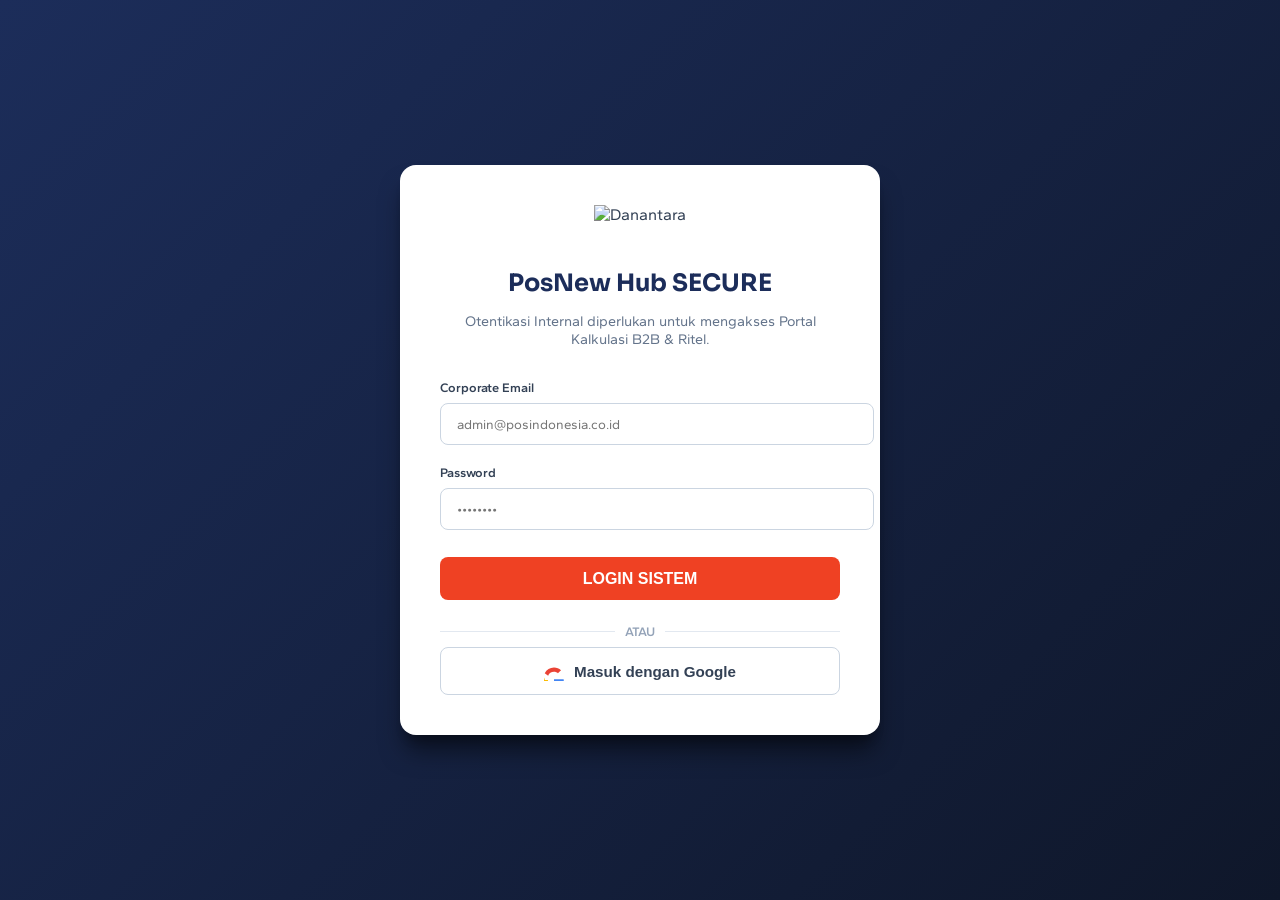
==== index.html @ a6725a8b "Update index.html" ====
<!DOCTYPE html>
<html lang="id">
<head>
    <meta charset="UTF-8">
    <meta name="viewport" content="width=device-width, initial-scale=1.0, maximum-scale=1.0, user-scalable=no">
    
    <title>Portal Optimalisasi Tarif Pengiriman PosIND by Ikhsan Radiansyah</title>
    <meta name="description" content="Portal Kalkulasi dan Optimalisasi Tarif Pengiriman Pos Indonesia (PosIND). Sistem logistik multi-paket B2B dan Ritel untuk efisiensi jalur Udara, Darat, Laut, Sekunder, dan Tersier oleh Ikhsan Radiansyah.">
    
    <!-- Favicon -->
    <link rel="icon" href="data:image/svg+xml,<svg xmlns=%22http://www.w3.org/2000/svg%22 viewBox=%220 0 100 100%22><text y=%22.9em%22 font-size=%2290%22>📦</text></svg>">
    
    <!-- Firebase SDK (Wajib untuk Login) -->
    <script src="https://www.gstatic.com/firebasejs/10.8.1/firebase-app-compat.js"></script>
    <script src="https://www.gstatic.com/firebasejs/10.8.1/firebase-auth-compat.js"></script>

    <script src="https://cdn.tailwindcss.com"></script>
    <script src="https://cdn.jsdelivr.net/npm/xlsx-js-style@1.2.0/dist/xlsx.bundle.js"></script>
    <script src="https://cdnjs.cloudflare.com/ajax/libs/PapaParse/5.4.1/papaparse.min.js"></script>
    
    <link href="https://cdn.jsdelivr.net/npm/tom-select@2.2.2/dist/css/tom-select.css" rel="stylesheet">
    <script src="https://cdn.jsdelivr.net/npm/tom-select@2.2.2/dist/js/tom-select.complete.min.js"></script>
    
    <link href="https://fonts.googleapis.com/css2?family=Sora:wght@600;700;800&family=Gantari:wght@400;500;600;700&display=swap" rel="stylesheet">
    
    <style>
        :root { 
            --pos-blue: #1C2D5A; 
            --pos-orange: #EF4123; 
            --bg: #F4F6F9; 
        }
        
        html { background-color: var(--bg); overscroll-behavior-y: none; }

        body {
            font-family: 'Gantari', sans-serif;
            background-color: var(--bg);
            display: flex;
            flex-direction: column;
            min-height: 100vh;
            color: #334155;
            margin: 0;
            padding: 0;
            overflow-x: hidden;
        }
        
        main { flex: 1; }

        .posblue { color: #1C2D5A; }
        .bg-posblue { background-color: #1C2D5A; }
        .posorange { color: #EF4123; }
        .bg-posorange { background-color: #EF4123; }
        
        /* TomSelect Style Override */
        .ts-control {
            border-color: #D1D5DB !important;
            padding: 0.7rem !important;
            border-radius: 0.375rem !important;
            font-family: inherit;
            font-weight: bold;
            text-transform: uppercase;
        }
        .ts-control.focus {
            border-color: #EF4123 !important;
            box-shadow: 0 0 0 1px #EF4123 !important;
        }
        .ts-dropdown { font-weight: bold; text-transform: uppercase; font-size: 0.875rem; }

        /* Footer */
        .dashboard-footer {
            width: 100%; box-sizing: border-box; background-color: #0f172a;
            border-top: 3px solid #EF4123; display: flex; justify-content: space-between;
            align-items: center; padding: 0 24px; margin-top: auto;
            font-family: 'Gantari', 'Segoe UI', sans-serif; z-index: 20;
            height: 60px; overflow: hidden;
            box-shadow: 0 50vh 0 50vh #0f172a; 
        }
        .footer-brand {
            display: flex; align-items: center; gap: 8px; color: #f8fafc; font-weight: 700; 
            font-size: 0.95rem; letter-spacing: 0.5px; white-space: nowrap; font-family: 'Sora', sans-serif;
        }
        .footer-desc { 
            color: #94a3b8; font-size: 0.8rem; margin: 0 15px; white-space: nowrap; 
            overflow: hidden; text-overflow: ellipsis; text-align: center; flex: 1;
        }
        .footer-creator-badge {
            display: inline-flex; align-items: center; gap: 6px;
            background: rgba(239, 65, 35, 0.1); border: 1px solid rgba(239, 65, 35, 0.2);
            padding: 5px 14px; border-radius: 20px; color: #e2e8f0; font-size: 0.75rem;
            white-space: nowrap; transition: all 0.3s ease;
        }

        @media (max-width: 850px) {
            .dashboard-footer { flex-direction: column; justify-content: center; gap: 8px; padding: 15px; height: auto; }
            .footer-desc { display: none; }
        }
        .min-w-input { min-width: 80px; }

        /* TAMPILAN LOGIN OVERLAY */
        #loginOverlay {
            position: fixed; top: 0; left: 0; width: 100vw; height: 100vh;
            background: linear-gradient(135deg, #1C2D5A 0%, #0f172a 100%);
            display: flex; justify-content: center; align-items: center;
            z-index: 9999;
        }
        .login-card {
            background: white; padding: 2.5rem; border-radius: 1rem;
            box-shadow: 0 20px 25px -5px rgba(0, 0, 0, 0.5), 0 10px 10px -5px rgba(0, 0, 0, 0.2);
            width: 100%; max-width: 400px; text-align: center;
        }
        .login-card img { height: 50px; margin: 0 auto 1.5rem auto; }
        .login-card h2 { font-family: 'Sora', sans-serif; color: #1C2D5A; font-size: 1.5rem; font-weight: 700; margin-bottom: 0.5rem; }
        .login-card p { color: #64748b; font-size: 0.9rem; margin-bottom: 2rem; }
        
        .input-group { margin-bottom: 1.2rem; text-align: left; }
        .input-group label { display: block; font-size: 0.8rem; font-weight: 600; color: #334155; margin-bottom: 0.5rem; }
        .input-group input { 
            width: 100%; padding: 0.75rem 1rem; border: 1px solid #cbd5e1; 
            border-radius: 0.5rem; outline: none; font-family: 'Gantari', sans-serif;
            transition: all 0.3s;
        }
        .input-group input:focus { border-color: #EF4123; box-shadow: 0 0 0 3px rgba(239, 65, 35, 0.1); }
        
        .btn-login {
            width: 100%; background-color: #EF4123; color: white; border: none;
            padding: 0.8rem; border-radius: 0.5rem; font-weight: 700; font-size: 1rem;
            cursor: pointer; transition: background-color 0.3s; margin-top: 0.5rem;
        }
        .btn-login:hover { background-color: #d1341a; }
        
        .divider {
            display: flex; align-items: center; text-align: center; margin: 1.5rem 0 0.5rem 0;
            color: #94a3b8; font-size: 0.8rem; font-weight: 600;
        }
        .divider::before, .divider::after { content: ''; flex: 1; border-bottom: 1px solid #e2e8f0; }
        .divider:not(:empty)::before { margin-right: .75em; }
        .divider:not(:empty)::after { margin-left: .75em; }

        .btn-google {
            width: 100%; background-color: #ffffff; color: #334155; border: 1px solid #cbd5e1;
            padding: 0.8rem; border-radius: 0.5rem; font-weight: 700; font-size: 0.95rem;
            cursor: pointer; transition: all 0.3s; margin-top: 0.5rem;
            display: flex; align-items: center; justify-content: center; gap: 10px;
        }
        .btn-google:hover { background-color: #f8fafc; border-color: #94a3b8; }
        
        #loginError { color: #ef4444; font-size: 0.85rem; font-weight: 600; margin-top: 1rem; display: none; }
    </style>
</head>

<body>

    <!-- OVERLAY LOGIN KEAMANAN -->
    <div id="loginOverlay">
        <div class="login-card">
            <img src="https://upload.wikimedia.org/wikipedia/commons/thumb/4/45/Logo_1_tahun_Danantara.svg/3840px-Logo_1_tahun_Danantara.svg.png" alt="Danantara">
            <h2>PosNew Hub SECURE</h2>
            <p>Otentikasi Internal diperlukan untuk mengakses Portal Kalkulasi B2B & Ritel.</p>
            
            <form id="loginForm">
                <div class="input-group">
                    <label>Corporate Email</label>
                    <input type="email" id="userEmail" placeholder="admin@posindonesia.co.id" required autocomplete="email">
                </div>
                <div class="input-group">
                    <label>Password</label>
                    <input type="password" id="userPass" placeholder="••••••••" required autocomplete="current-password">
                </div>
                <button type="submit" class="btn-login" id="loginBtnText">LOGIN SISTEM</button>
            </form>

            <div class="divider">ATAU</div>
            
            <button onclick="loginWithGoogle()" class="btn-google" id="btnGoogle">
                <svg viewBox="0 0 24 24" width="20" height="20" xmlns="http://www.w3.org/2000/svg">
                    <g transform="matrix(1, 0, 0, 1, 27.009001, 39.238998)">
                        <path fill="#4285F4" d="M -3.264 -15.192 C -3.264 -15.928 -3.328 -16.632 -3.453 -17.308 L -15.006 -17.308 L -15.006 -13.064 L -8.414 -13.064 C -8.697 -11.688 -9.479 -10.518 -10.648 -9.736 L -10.648 -6.974 L -6.696 -6.974 C -4.382 -9.141 -3.264 -12.482 -3.264 -15.192 Z"/>
                        <path fill="#34A853" d="M -15.006 -2.122 C -11.699 -2.122 -8.858 -3.218 -6.696 -5.161 L -10.648 -7.924 C -11.817 -7.142 -13.311 -6.657 -15.006 -6.657 C -18.283 -6.657 -21.054 -8.868 -22.029 -11.821 L -26.136 -11.821 L -26.136 -8.995 C -23.957 -4.685 -19.83 -2.122 -15.006 -2.122 Z"/>
                        <path fill="#FBBC05" d="M -22.029 -11.821 C -22.282 -12.569 -22.424 -13.363 -22.424 -14.178 C -22.424 -14.993 -22.282 -15.786 -22.029 -16.535 L -26.136 -16.535 L -26.136 -19.36 C -26.918 -17.765 -27.358 -16.02 -27.358 -14.178 C -27.358 -12.336 -26.918 -10.591 -26.136 -8.995 L -22.029 -11.821 Z"/>
                        <path fill="#EA4335" d="M -15.006 -26.234 C -13.208 -26.234 -11.583 -25.615 -10.313 -24.407 L -6.582 -28.138 C -8.858 -30.252 -11.699 -31.378 -15.006 -31.378 C -19.83 -31.378 -23.957 -28.815 -26.136 -24.505 L -22.029 -21.679 C -21.054 -24.632 -18.283 -26.234 -15.006 -26.234 Z"/>
                    </g>
                </svg>
                Masuk dengan Google
            </button>
            <div id="loginError">Email atau Password salah!</div>
        </div>
    </div>

    <!-- MAIN APP HIDDEN BY DEFAULT -->
    <header id="appHeader" class="bg-white shadow-md py-4 px-4 md:px-8 flex flex-col md:flex-row justify-between items-center mb-6 md:mb-8 gap-4 sticky top-0 z-50" style="display: none;">
        <img src="https://upload.wikimedia.org/wikipedia/commons/thumb/4/45/Logo_1_tahun_Danantara.svg/3840px-Logo_1_tahun_Danantara.svg.png" alt="Danantara" class="h-10 md:h-12 hidden md:block">
        <div class="flex items-center gap-3 flex-1 justify-center">
            <h1 class="text-xl md:text-2xl font-bold posblue text-center" style="font-family: 'Sora', sans-serif;">Portal Kalkulasi Tarif</h1>
            <span class="text-[10px] md:text-xs font-bold text-white bg-posblue px-2.5 py-1 rounded-full shadow-sm whitespace-nowrap tracking-wide">v4.1 BYPASS LOGIN</span>
        </div>
        <div class="flex items-center gap-4">
            <img src="https://www.posindonesia.co.id/_next/image?url=https%3A%2F%2Fadmin-piol.posindonesia.co.id%2Fmedia%2FUntitled%20design%20(7).png&w=750&q=75" alt="PosIND" class="h-8 md:h-10 hidden md:block">
            <button onclick="logoutFirebase()" class="bg-red-50 text-red-600 hover:bg-red-100 border border-red-200 px-4 py-2 rounded-lg font-bold text-sm transition-colors flex items-center gap-2">
                <i data-lucide="log-out" class="w-4 h-4"></i> Keluar
            </button>
        </div>
    </header>

    <main id="appMain" class="w-full max-w-6xl mx-auto space-y-4 md:space-y-6 px-4 md:px-0 pb-16" style="display: none;">
        
        <div id="loadingStatus" class="bg-blue-100 border-l-4 border-posblue posblue p-4 rounded shadow mb-4 flex items-center">
            <svg class="animate-spin h-5 w-5 mr-3 flex-shrink-0" viewBox="0 0 24 24"><circle class="opacity-25" cx="12" cy="12" r="10" stroke="currentColor" stroke-width="4" fill="none"></circle><path class="opacity-75" fill="currentColor" d="M4 12a8 8 0 018-8V0C5.373 0 0 5.373 0 12h4zm2 5.291A7.962 7.962 0 014 12H0c0 3.042 1.135 5.824 3 7.938l3-2.647z"></path></svg>
            <span class="font-semibold text-sm md:text-base" id="loadingText">Menyedot 16 Database Google Sheets (Garuda, Regional, Lion Parcel, dll)...</span>
        </div>

        <section class="bg-white p-4 md:p-6 rounded-lg shadow-md border-t-4 border-posblue max-w-full overflow-hidden">
            <h2 class="text-base md:text-lg font-bold posblue mb-4 flex items-center">
                <span class="bg-posblue text-white rounded-full w-6 h-6 flex items-center justify-center text-xs md:text-sm mr-2">1</span> 
                Informasi Tujuan & Rincian Paket
            </h2>
            
            <div class="grid grid-cols-1 md:grid-cols-3 gap-4 md:gap-6 mb-6">
                <div class="max-w-full overflow-hidden">
                    <label class="block text-sm font-semibold text-gray-700 mb-2">Tujuan Akhir (Pilih KCU/KC Tersier)</label>
                    <select id="tujuanAkhirSelect" class="w-full uppercase" placeholder="KETIK NAMA KOTA/KCU..." onchange="syncTersier()">
                        <option value="">KETIK KCU/KC TUJUAN...</option>
                    </select>
                </div>
                <div class="max-w-full overflow-hidden">
                    <label class="block text-sm font-semibold text-gray-700 mb-2">Pilihan Moda Utama</label>
                    <div class="bg-gray-50 p-2.5 rounded border border-gray-200 flex flex-col space-y-3">
                        <label class="inline-flex items-center cursor-pointer">
                            <input type="radio" name="modaUtama" value="UDARA" class="text-posorange focus:ring-posorange w-4 h-4" onchange="renderDefaultRoutes()" checked>
                            <span class="ml-2 text-sm font-bold text-gray-800">Udara (Batam ➔ Jakarta)</span>
                        </label>
                        <label class="inline-flex items-center cursor-pointer">
                            <input type="radio" name="modaUtama" value="DARAT_LAUT" class="text-posorange focus:ring-posorange w-4 h-4" onchange="renderDefaultRoutes()">
                            <span class="ml-2 text-sm font-bold text-gray-800">Darat/Laut (Batam ➔ T.Pinang ➔ Pekanbaru)</span>
                        </label>
                    </div>
                </div>
                <div class="max-w-full overflow-hidden">
                    <label class="block text-sm font-semibold text-gray-700 mb-2">Jumlah Paket Kiriman</label>
                    <input type="number" id="jumlahPaket" class="w-full border border-gray-300 p-2.5 rounded focus:ring-posorange font-bold text-lg" value="1" min="1" onchange="renderPaketRows()">
                </div>
            </div>

            <div class="overflow-x-auto border border-gray-200 rounded-lg bg-gray-50 pb-2 w-full max-w-full">
                <table class="w-full text-sm text-left whitespace-nowrap" id="mainPaketTable">
                    <thead class="text-xs text-gray-700 uppercase bg-gray-200">
                        <tr>
                            <th class="px-3 py-3 w-1/4">Nama Paket (Ketik Bebas)</th>
                            <th class="px-3 py-3 min-w-input">Aktual (Kg)</th>
                            <th class="px-3 py-3 min-w-input">P (cm)</th>
                            <th class="px-3 py-3 min-w-input">L (cm)</th>
                            <th class="px-3 py-3 min-w-input">T (cm)</th>
                            <th class="px-3 py-3 min-w-input">Vol (Kg)</th>
                            <th class="px-3 py-3 min-w-input text-posorange">Chargeable (Kg)</th>
                        </tr>
                    </thead>
                    <tbody id="paketBody" class="divide-y divide-gray-200">
                        </tbody>
                </table>
            </div>
            
            <div class="flex flex-col md:flex-row justify-between items-start md:items-center mt-3 gap-2">
                <p class="text-xs text-gray-500 font-semibold">*Chargeable Weight dibulatkan ke atas jika desimal > 0.30 (300 gram).</p>
                <div class="bg-blue-50 border border-blue-200 text-blue-800 text-xs px-3 py-2 rounded flex items-center font-semibold">
                    <span class="mr-2 text-base">✨</span> 
                    Tips: Anda bisa langsung COPY tabel dari Excel (Termasuk Nama Paket), lalu PASTE di kolom web ini!
                </div>
            </div>
        </section>

        <section class="bg-white p-4 md:p-6 rounded-lg shadow-md border-t-4 border-posorange max-w-full overflow-hidden">
            <h2 class="text-base md:text-lg font-bold posblue mb-4 flex items-center">
                <span class="bg-posorange text-white rounded-full w-6 h-6 flex items-center justify-center text-xs md:text-sm mr-2">2</span> 
                Susun Rute Perjalanan (Universal Chaining)
            </h2>
            <div id="ruteContainer" class="space-y-4"></div>
            
            <button id="btnTambahRute" onclick="tambahRute()" class="mt-5 posblue font-bold text-sm md:text-base flex items-center hover:text-red-500 transition-colors opacity-50 cursor-not-allowed w-full md:w-auto justify-center md:justify-start border-2 border-dashed border-gray-300 p-3 rounded-lg" disabled>
                <svg class="w-5 h-5 mr-2" fill="none" stroke="currentColor" viewBox="0 0 24 24"><path stroke-linecap="round" stroke-linejoin="round" stroke-width="3" d="M12 4v16m8-8H4"></path></svg>
                + TAMBAH RUTE LANJUTAN
            </button>
        </section>

        <section class="bg-white p-4 md:p-6 rounded-lg shadow-md border-t-4 border-green-600 max-w-full overflow-hidden">
            <h2 class="text-base md:text-lg font-bold posblue mb-4 flex items-center">
                <span class="bg-green-600 text-white rounded-full w-6 h-6 flex items-center justify-center text-xs md:text-sm mr-2">3</span> 
                Biaya Tersier (Otomatis)
            </h2>
            <p class="text-xs md:text-sm text-gray-500 mb-4">Biaya pengantaran akhir ini ditarik secara otomatis berdasarkan Tujuan Akhir yang Anda pilih di Step 1.</p>
            
            <div class="flex flex-col md:flex-row gap-3 md:gap-4 items-center bg-gray-50 p-4 rounded border border-gray-200">
                <div class="w-full md:w-auto text-left md:text-center font-bold text-gray-500 text-sm">Tarif Pengantaran KCU/KC :</div>
                <div class="relative w-full flex-1 mt-2 md:mt-0">
                    <span class="absolute left-3 top-2.5 text-gray-500 font-semibold">Rp</span>
                    <input type="text" id="tarifTersier" class="w-full bg-gray-200 border border-gray-300 p-2.5 pl-10 rounded text-gray-700 font-bold cursor-not-allowed" placeholder="0" readonly data-value="0">
                </div>
            </div>
        </section>

        <section class="bg-white p-4 md:p-6 rounded-lg shadow-md border-t-4 border-yellow-500 mt-6 max-w-full overflow-hidden">
            <h2 class="text-base md:text-lg font-bold posblue mb-4 flex items-center">
                <span class="bg-yellow-500 text-white rounded-full w-6 h-6 flex items-center justify-center text-xs md:text-sm mr-2">4</span> 
                Pengaturan Margin & Biaya Tambahan (Opsional)
            </h2>
            <div class="grid grid-cols-1 md:grid-cols-4 gap-4 md:gap-6">
                <div class="max-w-full">
                    <label class="block text-sm font-semibold text-gray-700 mb-2">Margin Target (%)</label>
                    <input type="number" id="inputMargin" class="w-full border border-gray-300 p-2.5 rounded focus:ring-yellow-500 font-bold text-lg text-posblue" value="15" min="1" step="0.1">
                </div>
                <div class="max-w-full">
                    <label class="block text-sm font-semibold text-gray-700 mb-2">Nama Biaya Langsung</label>
                    <input type="text" id="inputNamaBL" class="w-full border border-gray-300 p-2.5 rounded uppercase font-bold text-gray-700" placeholder="Cth: Sewa Truk">
                </div>
                <div class="max-w-full">
                    <label class="block text-sm font-semibold text-gray-700 mb-2">Nominal Biaya (Rp)</label>
                    <div class="relative w-full">
                        <span class="absolute left-3 top-2.5 text-gray-500 font-semibold">Rp</span>
                        <input type="text" id="inputNominalBL" class="w-full border border-gray-300 p-2.5 pl-10 rounded font-bold text-gray-700" placeholder="0" oninput="formatRupiahInput(this)">
                    </div>
                </div>
                <div class="max-w-full flex items-center md:mt-7">
                    <label class="inline-flex items-center cursor-pointer bg-gray-50 p-2.5 border border-gray-200 rounded w-full">
                        <input type="checkbox" id="checkPajakBL" class="form-checkbox text-posorange h-5 w-5 rounded focus:ring-posorange">
                        <span class="ml-3 font-bold text-gray-700 text-sm">Potong PPh 2%</span>
                    </label>
                </div>
            </div>
            <p class="text-xs text-gray-500 mt-3 font-semibold">*Biaya Langsung & Margin di atas akan terintegrasi dan membentuk DPP yang sesuai secara presisi di file Excel.</p>
        </section>

        <div class="flex justify-end mb-16 mt-6">
            <button onclick="hitungOptimalisasi()" id="btnHitung" class="bg-posorange hover:bg-red-600 text-white font-bold py-4 px-8 rounded shadow-lg text-lg w-full md:w-auto opacity-50 cursor-not-allowed transition-all" disabled>
                KALKULASI TARIF OPTIMALISASI
            </button>
        </div>

        <section id="hasil-container" class="hidden bg-white p-4 md:p-6 rounded-lg shadow-md border border-gray-200 mb-16 max-w-full overflow-hidden">
            <div class="flex flex-col md:flex-row justify-between items-start md:items-end border-b pb-4 mb-4 gap-4">
                <div>
                    <h2 class="text-xl font-bold posblue">Tabel Preview Optimalisasi</h2>
                    <p id="labelTujuan" class="text-gray-600 font-semibold mt-1 uppercase"></p>
                </div>
                <button onclick="exportToExcel()" class="bg-green-600 hover:bg-green-700 text-white font-bold py-3 px-6 rounded shadow flex items-center w-full md:w-auto justify-center transition-all">
                    <svg class="w-5 h-5 mr-2" fill="none" stroke="currentColor" viewBox="0 0 24 24"><path stroke-linecap="round" stroke-linejoin="round" stroke-width="2" d="M12 10v6m0 0l-3-3m3 3l3-3m2 8H7a2 2 0 01-2-2V5a2 2 0 012-2h5.586a1 1 0 01.707.293l5.414 5.414a1 1 0 01.293.707V19a2 2 0 01-2 2z"></path></svg>
                    Download Excel (Otomatis Rumus)
                </button>
            </div>
            
            <div class="overflow-x-auto pb-2 w-full max-w-full">
                <table class="w-full text-sm md:text-base text-left text-gray-700 border" id="tableHasil">
                    <thead class="text-xs md:text-sm text-white uppercase bg-posblue border-b" id="hasilHeaders">
                        </thead>
                    <tbody id="tbodyHasil" class="divide-y divide-gray-200 bg-gray-50">
                        </tbody>
                    <tfoot id="tfootHasil" class="bg-gray-200 font-bold text-posblue uppercase text-sm border-t-2 border-gray-400">
                        </tfoot>
                </table>
            </div>
        </section>
    </main>

    <footer id="appFooter" class="dashboard-footer" style="display: none;">
        <div class="footer-brand">
            <i data-lucide="layers" style="color: #EF4123; width: 18px; height: 18px;"></i>
            PosNew Hub
        </div>
        <p class="footer-desc">Sistem utilitas ini dikembangkan secara independen untuk optimalisasi efisiensi layanan logistik B2B dan Ritel.</p>
        <div class="footer-creator-badge">
            <i data-lucide="code-2" style="color: #EF4123; width: 14px; height: 14px;"></i>
            Inovasi oleh <strong>Ikhsan Radiansyah</strong> &copy; 2026
        </div>
    </footer>

    <script src="https://unpkg.com/lucide@latest"></script>
    <script src="https://unpkg.com/lucide@latest"></script>
    <script>
        if (typeof lucide !== 'undefined') {
            lucide.createIcons();
        }

        // =================================================================================
        // INISIALISASI FIREBASE & SISTEM LOGIN (DENGAN WHITELIST)
        // =================================================================================
        const firebaseConfig = {
            apiKey: "AIzaSyDfgKIOdlC8JEWZGBtUauDQa3tC1PYNj94",
            authDomain: "web-optimalisasi.firebaseapp.com",
            projectId: "web-optimalisasi",
            storageBucket: "web-optimalisasi.firebasestorage.app",
            messagingSenderId: "1080281321221",
            appId: "1:1080281321221:web:da78144e52be1d9429716c"
        };
        if (!firebase.apps.length) {
            firebase.initializeApp(firebaseConfig);
        }
        const auth = firebase.auth();
        const googleProvider = new firebase.auth.GoogleAuthProvider();

        const loginOverlay = document.getElementById('loginOverlay');
        const appHeader = document.getElementById('appHeader');
        const appMain = document.getElementById('appMain');
        const appFooter = document.getElementById('appFooter');

        auth.onAuthStateChanged(user => {
            if (user) {
                // DOMAIN DAN EMAIL YANG DIIZINKAN (WHITELIST)
                const allowedDomain = "@posindonesia.co.id";
                const allowedEmails = [
                    "ikhsanradiansyah@gmail.com", 
                    "ikhsan@posnew.com"
                ];

                if (user.email.endsWith(allowedDomain) || allowedEmails.includes(user.email)) {
                    // Jika lolos whitelist, buka aplikasi
                    loginOverlay.style.display = 'none';
                    appHeader.style.display = 'flex';
                    appMain.style.display = 'block';
                    appFooter.style.display = 'flex';
                    
                    if(Object.keys(matrixUdara).length === 0) initData(); 

                } else {
                    // Jika email asing mencoba masuk, tolak dan logout paksa
                    auth.signOut().then(() => {
                        loginOverlay.style.display = 'flex';
                        document.getElementById('loginError').innerText = "Akses ditolak! Gunakan email korporat resmi PosIND.";
                        document.getElementById('loginError').style.display = 'block';
                    });
                }
            } else {
                // Jika belum login, tampilkan layar login
                loginOverlay.style.display = 'flex';
                appHeader.style.display = 'none';
                appMain.style.display = 'none';
                appFooter.style.display = 'none';
            }
        });

        document.getElementById('loginForm').addEventListener('submit', (e) => {
            e.preventDefault();
            const email = document.getElementById('userEmail').value;
            const pass = document.getElementById('userPass').value;
            const btn = document.getElementById('loginBtnText');
            
            btn.innerText = "Memeriksa...";
            document.getElementById('loginError').style.display = 'none';

            auth.signInWithEmailAndPassword(email, pass)
                .then(() => {
                    btn.innerText = "LOGIN SISTEM";
                })
                .catch((error) => {
                    btn.innerText = "LOGIN SISTEM";
                    document.getElementById('loginError').innerText = "Email atau Password salah!";
                    document.getElementById('loginError').style.display = 'block';
                });
        });

        function loginWithGoogle() {
            const btn = document.getElementById('btnGoogle');
            const originalContent = btn.innerHTML;
            btn.innerHTML = "Memeriksa...";
            document.getElementById('loginError').style.display = 'none';

            auth.signInWithPopup(googleProvider)
                .then((result) => {
                    btn.innerHTML = originalContent;
                })
                .catch((error) => {
                    btn.innerHTML = originalContent;
                    document.getElementById('loginError').innerText = "Gagal login dengan akun Google.";
                    document.getElementById('loginError').style.display = 'block';
                });
        }

        function logoutFirebase() {
            auth.signOut().then(() => {
                document.getElementById('userEmail').value = '';
                document.getElementById('userPass').value = '';
            });
        }

        // =================================================================================
        // SMART COPY-PASTE DARI EXCEL
        // =================================================================================
        document.addEventListener('DOMContentLoaded', () => {
            const tableBody = document.getElementById('paketBody');
            
            tableBody.addEventListener('paste', function(e) {
                let target = e.target;
                let allowedClasses = ['paket-nama', 'paket-aktual', 'paket-p', 'paket-l', 'paket-t'];
                let isAllowed = allowedClasses.some(cls => target.classList.contains(cls));
                
                if (!isAllowed) return; 

                let pasteData = (e.clipboardData || window.clipboardData).getData('text');
                let rows = pasteData.trim().split(/\r\n|\n|\r/);
                
                if (rows.length <= 1 && rows[0].split('\t').length <= 1) return; 

                e.preventDefault();
                
                let tr = target.closest('tr');
                let allTrs = Array.from(tableBody.querySelectorAll('tr'));
                let startRowIndex = allTrs.indexOf(tr);

                let requiredRows = startRowIndex + rows.length;
                let jumlahPaketInput = document.getElementById('jumlahPaket');
                
                if (requiredRows > parseInt(jumlahPaketInput.value)) {
                    jumlahPaketInput.value = requiredRows;
                    renderPaketRows();
                    allTrs = Array.from(tableBody.querySelectorAll('tr'));
                }

                let startColIndex = allowedClasses.findIndex(c => target.classList.contains(c));

                for (let i = 0; i < rows.length; i++) {
                    let cells = rows[i].split('\t');
                    let currentRow = allTrs[startRowIndex + i];
                    
                    if(!currentRow) continue;

                    for (let j = 0; j < cells.length; j++) {
                        let currentTargetCol = startColIndex + j;
                        if (currentTargetCol < allowedClasses.length) {
                            let input = currentRow.querySelector('.' + allowedClasses[currentTargetCol]);
                            if (input) {
                                if (allowedClasses[currentTargetCol] === 'paket-nama') {
                                    input.value = cells[j].trim().toUpperCase();
                                } else {
                                    let cleanVal = cells[j].trim().replace(/,/g, '.'); 
                                    let num = parseFloat(cleanVal);
                                    if (!isNaN(num)) input.value = num;
                                }
                            }
                        }
                    }
                    calcCW(currentRow.querySelector('.paket-aktual'));
                }
            });
        });

        function formatRupiahInput(elem) {
            let val = elem.value.replace(/[^,\d]/g, '');
            if(val === '') { elem.value = ''; return; }
            let parts = val.split(',');
            let intPart = parts[0].replace(/\B(?=(\d{3})+(?!\d))/g, ".");
            elem.value = parts.length > 1 ? intPart + ',' + parts[1] : intPart;
        }

        function unformatRupiah(str) {
            if (!str) return 0;
            let val = str.replace(/\./g, '').replace(/,/g, '.');
            return parseFloat(val) || 0;
        }

        // =================================================================================
        // SEMUA URL CSV DARI GOOGLE SHEETS
        // =================================================================================
        const urlGaruda      = "https://docs.google.com/spreadsheets/d/e/2PACX-1vTWQUlgZAwei-KhsKknZWiRMd5pPTGG6A0Y6yGx3N4uhJZGLNFoY76vNTqj-S9DoA/pub?gid=757372231&single=true&output=csv";
        const urlReg1        = "https://docs.google.com/spreadsheets/d/e/2PACX-1vTWQUlgZAwei-KhsKknZWiRMd5pPTGG6A0Y6yGx3N4uhJZGLNFoY76vNTqj-S9DoA/pub?gid=615154213&single=true&output=csv";
        const urlReg2        = "https://docs.google.com/spreadsheets/d/e/2PACX-1vTWQUlgZAwei-KhsKknZWiRMd5pPTGG6A0Y6yGx3N4uhJZGLNFoY76vNTqj-S9DoA/pub?gid=122444008&single=true&output=csv";
        const urlReg4        = "https://docs.google.com/spreadsheets/d/e/2PACX-1vTWQUlgZAwei-KhsKknZWiRMd5pPTGG6A0Y6yGx3N4uhJZGLNFoY76vNTqj-S9DoA/pub?gid=1813154874&single=true&output=csv";
        const urlReg5        = "https://docs.google.com/spreadsheets/d/e/2PACX-1vTWQUlgZAwei-KhsKknZWiRMd5pPTGG6A0Y6yGx3N4uhJZGLNFoY76vNTqj-S9DoA/pub?gid=1619823732&single=true&output=csv";
        const urlReg6        = "https://docs.google.com/spreadsheets/d/e/2PACX-1vTWQUlgZAwei-KhsKknZWiRMd5pPTGG6A0Y6yGx3N4uhJZGLNFoY76vNTqj-S9DoA/pub?gid=1069579888&single=true&output=csv";
        const urlLionParcel  = "https://docs.google.com/spreadsheets/d/e/2PACX-1vTY1ZYwkN75fRtyx9rJnJolO1Jivpp4VgITusmT3vP_pkiPIPgjcyTk2fuWFLrzSw/pub?gid=1278404874&single=true&output=csv";
        
        const urlPrimerDarat = "https://docs.google.com/spreadsheets/d/e/2PACX-1vRSuYYRcuYa4ehq9NlTxSJlse6CMFLMrOWU5zHcaEdyj2k1VRKr-t7z52ua-5DrtA/pub?gid=1226896685&single=true&output=csv";
        const urlPrimerLaut  = "https://docs.google.com/spreadsheets/d/e/2PACX-1vRSuYYRcuYa4ehq9NlTxSJlse6CMFLMrOWU5zHcaEdyj2k1VRKr-t7z52ua-5DrtA/pub?gid=1554248724&single=true&output=csv";
        const urlTersier     = "https://docs.google.com/spreadsheets/d/e/2PACX-1vSxObv37H-oKqgwvuJpj8Cx_N4dBKQU9Fx2Y9BT-o8qVbRRQvJ93S6RzjsTmVd-IA/pub?gid=1649129386&single=true&output=csv";
        
        const urlSekunderList = [
            "https://docs.google.com/spreadsheets/d/e/2PACX-1vSxObv37H-oKqgwvuJpj8Cx_N4dBKQU9Fx2Y9BT-o8qVbRRQvJ93S6RzjsTmVd-IA/pub?gid=1000630291&single=true&output=csv",
            "https://docs.google.com/spreadsheets/d/e/2PACX-1vSxObv37H-oKqgwvuJpj8Cx_N4dBKQU9Fx2Y9BT-o8qVbRRQvJ93S6RzjsTmVd-IA/pub?gid=987251352&single=true&output=csv",
            "https://docs.google.com/spreadsheets/d/e/2PACX-1vSxObv37H-oKqgwvuJpj8Cx_N4dBKQU9Fx2Y9BT-o8qVbRRQvJ93S6RzjsTmVd-IA/pub?gid=140592202&single=true&output=csv",
            "https://docs.google.com/spreadsheets/d/e/2PACX-1vSxObv37H-oKqgwvuJpj8Cx_N4dBKQU9Fx2Y9BT-o8qVbRRQvJ93S6RzjsTmVd-IA/pub?gid=471427614&single=true&output=csv",
            "https://docs.google.com/spreadsheets/d/e/2PACX-1vSxObv37H-oKqgwvuJpj8Cx_N4dBKQU9Fx2Y9BT-o8qVbRRQvJ93S6RzjsTmVd-IA/pub?gid=844283654&single=true&output=csv",
            "https://docs.google.com/spreadsheets/d/e/2PACX-1vSxObv37H-oKqgwvuJpj8Cx_N4dBKQU9Fx2Y9BT-o8qVbRRQvJ93S6RzjsTmVd-IA/pub?gid=1040661244&single=true&output=csv"
        ];

        let matrixUdara = {}; 
        let garudaMatrix = {};
        let regionalFees = {};
        let matrixLion = {};
        let matrixDarat = {}; 
        let matrixLaut = {}; 
        let matrixSekunder = {}; 
        let tersierMap = {}; 
        let ruteCount = 0;
        let tsTujuan; 
        
        let globalRutes = [];
        let globalTersier = null;

        function renderPaketRows() {
            let targetCount = parseInt(document.getElementById('jumlahPaket').value) || 1;
            if(targetCount < 1) { targetCount = 1; document.getElementById('jumlahPaket').value = 1; }
            
            let tbody = document.getElementById('paketBody');
            let currentCount = tbody.children.length;

            if (targetCount > currentCount) {
                for (let i = currentCount; i < targetCount; i++) {
                    tbody.insertAdjacentHTML('beforeend', `
                        <tr class="paket-row hover:bg-gray-100 transition-colors">
                            <td class="p-2"><input type="text" class="paket-nama w-full border border-gray-300 p-2 rounded uppercase font-bold text-gray-700" placeholder="PAKET ${i+1}" value="PAKET ${i+1}"></td>
                            <td class="p-2"><input type="number" class="paket-aktual w-full border border-gray-300 p-2 rounded" min="0" step="0.1" value="10" oninput="calcCW(this)"></td>
                            <td class="p-2"><input type="number" class="paket-p w-full border border-gray-300 p-2 rounded" min="0" value="20" oninput="calcCW(this)"></td>
                            <td class="p-2"><input type="number" class="paket-l w-full border border-gray-300 p-2 rounded" min="0" value="20" oninput="calcCW(this)"></td>
                            <td class="p-2"><input type="number" class="paket-t w-full border border-gray-300 p-2 rounded" min="0" value="20" oninput="calcCW(this)"></td>
                            <td class="p-2"><input type="text" class="paket-vol w-full bg-gray-200 border border-gray-300 p-2 rounded text-center" readonly value="2.00"></td>
                            <td class="p-2"><input type="text" class="paket-cw w-full bg-orange-100 border border-posorange p-2 rounded font-bold text-center text-posorange" readonly value="10"></td>
                        </tr>
                    `);
                    calcCW(tbody.lastElementChild.querySelector('.paket-aktual'));
                }
            } else if (targetCount < currentCount) {
                for (let i = currentCount; i > targetCount; i--) {
                    tbody.lastElementChild.remove();
                }
            }
        }

        // UPDATE v3.8: Pembagi Volumetrik Dinamis (6000 atau 4000)
        function calcCW(elem) {
            let row = elem.closest('.paket-row');
            if(!row) return;
            let a = parseFloat(row.querySelector('.paket-aktual').value) || 0;
            let p = parseFloat(row.querySelector('.paket-p').value) || 0;
            let l = parseFloat(row.querySelector('.paket-l').value) || 0;
            let t = parseFloat(row.querySelector('.paket-t').value) || 0;
            
            let modaInput = document.querySelector('input[name="modaUtama"]:checked');
            let modaVal = modaInput ? modaInput.value : 'UDARA';
            let pembagi = modaVal === 'UDARA' ? 6000 : 4000;
            
            let vol = (p * l * t) / pembagi;
            row.querySelector('.paket-vol').value = vol.toFixed(2);
            
            let maxWeight = Math.max(a, vol);
            let intPart = Math.floor(maxWeight);
            let decPart = maxWeight - intPart;
            
            let cw = decPart > 0.30 ? intPart + 1 : intPart;
            if (cw < 1) cw = 1; 
            
            row.querySelector('.paket-cw').value = cw;
        }

        function parseRupiah(str) {
            if (str === null || str === undefined) return 0;
            let s = String(str).trim();
            if (s === "-" || s === "" || s.toUpperCase() === "PRIMER" || s.toUpperCase() === "NAN") return 0;
            s = s.replace(/Rp/gi, '').replace(/\s/g, '');
            
            let lastDot = s.lastIndexOf('.');
            let lastComma = s.lastIndexOf(',');

            if (lastDot > -1 && lastComma > -1) {
                if (lastComma > lastDot) s = s.replace(/\./g, '').replace(',', '.');
                else s = s.replace(/,/g, '');
            } else if (lastComma > -1) {
                let parts = s.split(',');
                if (parts[parts.length-1].length === 2) s = s.replace(',', '.');
                else s = s.replace(/,/g, '');
            } else if (lastDot > -1) {
                let parts = s.split('.');
                let isThousand = true;
                for(let i = 1; i < parts.length; i++) {
                    if(parts[i].length !== 3) { isThousand = false; break; }
                }
                if (isThousand) s = s.replace(/\./g, '');
            }
            
            let val = parseFloat(s);
            return isNaN(val) ? 0 : Math.ceil(val); 
        }

        function formatRupiahUI(number) { return new Intl.NumberFormat('id-ID').format(number); }

        function getAliasOrigin(moda, prevDest) {
            if (!prevDest) return "";
            let dest = String(prevDest).toUpperCase().trim();
            
            if (dest.includes(" - ")) {
                dest = dest.split(" - ")[1].trim();
            }
            
            if (dest.includes("JAKARTA") && moda === "SEKUNDER") return "TANGERANG";
            return dest.replace(/[0-9]/g, '').trim(); 
        }

        // =================================================================================
        // KUMPULAN FUNGSI PARSER
        // =================================================================================
        function parseMatrixSheet(data, targetMatrixObj) {
            if (data.length < 2) return;
            let headerRowIdx = -1, maxCols = 0;
            for (let r = 0; r < Math.min(data.length, 15); r++) {
                let textCols = 0;
                for (let c = 0; c < data[r].length; c++) {
                    let val = String(data[r][c]).trim().toUpperCase();
                    let isText = isNaN(parseFloat(val));
                    if (val.length >= 3 && isText && !val.includes("---") && !val.startsWith("P0")) textCols++;
                }
                if (textCols > maxCols) { maxCols = textCols; headerRowIdx = r; }
            }
            if (headerRowIdx === -1) return;
            let headers = data[headerRowIdx].map(x => String(x).trim().toUpperCase());
            
            let originColIdx = -1;
            for (let c = 0; c < Math.min(headers.length, 10); c++) {
                let matchCount = 0;
                for (let r = headerRowIdx + 1; r < Math.min(data.length, headerRowIdx + 20); r++) {
                    if (c >= data[r].length) continue;
                    let val = String(data[r][c]).trim().toUpperCase();
                    let isText = isNaN(parseFloat(val));
                    if (val.length >= 3 && isText && !val.includes("---") && val !== "PRIMER" && !val.startsWith("P0")) matchCount++;
                }
                if (matchCount >= 2) { originColIdx = c; break; }
            }
            if (originColIdx === -1) originColIdx = 2; 

            for(let i = headerRowIdx + 1; i < data.length; i++) {
                if (data[i].length <= originColIdx) continue;
                let origin = String(data[i][originColIdx]).trim().toUpperCase(); 
                if(!origin || origin === "" || origin.includes("---") || origin === "NAN" || origin.startsWith("P0")) continue;
                if(!targetMatrixObj[origin]) targetMatrixObj[origin] = {};
                
                for(let j = originColIdx + 1; j < data[i].length; j++) {
                    if (j < headers.length) {
                        let dest = headers[j];
                        let tarif = parseRupiah(data[i][j]);
                        if(dest && dest !== "" && !dest.includes("---") && !dest.startsWith("P0") && tarif > 0) {
                            targetMatrixObj[origin][dest] = tarif;
                        }
                    }
                }
            }
        }

        function parseLionSheet(data, targetMatrixObj) {
            if (data.length < 2) return;
            let originCol = -1, destCol = -1, rateCol = -1;
            for (let r = 0; r < Math.min(data.length, 5); r++) {
                let row = data[r].map(x => String(x).toUpperCase().trim());
                originCol = row.findIndex(x => x === "ORIGIN" || x.includes("ORIGIN") || x.includes("ASAL"));
                destCol = row.findIndex(x => x === "DESTINATION" || x.includes("DESTINATION") || x.includes("TUJUAN"));
                rateCol = row.findIndex(x => x === "RATE / KG" || x.includes("RATE") || x.includes("HARGA") || x.includes("TARIF"));
                if (originCol > -1 && destCol > -1 && rateCol > -1) break;
            }
            if (originCol === -1) originCol = 0;
            if (destCol === -1) destCol = 1;
            if (rateCol === -1) rateCol = 2;

            for (let i = 1; i < data.length; i++) {
                if (data[i].length <= Math.max(originCol, destCol, rateCol)) continue;
                let origin = String(data[i][originCol]).toUpperCase().trim().replace(/\s*\([^)]*\)/g, '').trim();
                let dest = String(data[i][destCol]).toUpperCase().trim().replace(/\s*\([^)]*\)/g, '').trim();
                if (!origin || !dest || origin === "ORIGIN" || origin === "---") continue;
                let harga = parseRupiah(data[i][rateCol]);
                if (harga > 0) {
                    if (!targetMatrixObj[origin]) targetMatrixObj[origin] = {};
                    if (!targetMatrixObj[origin][dest] || harga < targetMatrixObj[origin][dest]) targetMatrixObj[origin][dest] = harga;
                }
            }
        }

        function parseGaruda(data) {
            if (data.length < 2) return;
            let hOrigin = -1, hDest = -1, hBiaya = -1;
            for(let r=0; r<Math.min(data.length, 5); r++){
                let row = data[r].map(x=>String(x).toUpperCase().trim());
                if(hOrigin === -1) hOrigin = row.findIndex(x=>x.includes("ORIGIN"));
                if(hDest === -1) hDest = row.findIndex(x=>x.includes("DESTINASI") || x.includes("DESTINATION"));
                if(hBiaya === -1) hBiaya = row.findIndex(x=>x.includes("BIAYA PER KG") || x.includes("RATE"));
                if(hOrigin > -1 && hDest > -1 && hBiaya > -1) break;
            }
            if(hOrigin === -1) { hOrigin=1; hDest=2; hBiaya=3; }

            for(let i=1; i<data.length; i++) {
                if(data[i].length <= Math.max(hOrigin, hDest, hBiaya)) continue;
                let oRaw = String(data[i][hOrigin]).trim().toUpperCase();
                let dRaw = String(data[i][hDest]).trim().toUpperCase();
                if(!oRaw || !dRaw || oRaw.includes("ORIGIN") || oRaw === "NAN") continue;

                let originCode = oRaw.split('-')[0].trim();
                let destCode = dRaw.split('-')[0].trim();
                
                let originName = oRaw.includes('-') ? oRaw.substring(oRaw.indexOf('-')+1).trim() : originCode;
                let destName = dRaw.includes('-') ? dRaw.substring(dRaw.indexOf('-')+1).trim() : destCode;
                
                let originKey = originCode + " - " + originName;
                let destKey = destCode + " - " + destName;

                let biaya = parseRupiah(data[i][hBiaya]);
                if(biaya > 0) {
                    if(!garudaMatrix[originKey]) garudaMatrix[originKey] = { code: originCode, dests: {} };
                    if(!garudaMatrix[originKey].dests[destKey] || biaya > garudaMatrix[originKey].dests[destKey].biaya) {
                        garudaMatrix[originKey].dests[destKey] = { biaya: biaya, code: destCode };
                    }
                }
            }
        }

        function parseRegional(data) {
            if (data.length < 2) return;
            let hBandara = -1, hOut = -1, hInAdmin = -1, hInGudang = -1, hInLainnya = -1;

            for(let r=0; r<Math.min(data.length, 10); r++) {
                for(let c=0; c<data[r].length; c++) {
                    let val = String(data[r][c]).toUpperCase().trim();
                    if(val === "BANDARA" || val === "BANDARA ") hBandara = c;
                    
                    if(val.includes("TOTAL BIAYA OUTGOING")) hOut = c;
                    if(val.includes("JLH BIAYA HANDLING DARAT")) hOut = c;
                    if(val.includes("BIAYA HANDLING OUTGOING") && hOut === -1) hOut = c;
                    
                    if(val.includes("BIAYA ADMIN/ SMU") || val.includes("BIAYA ADMIN/SMU")) hInAdmin = c;
                    if(val.includes("SEWA GUDANG INCOMING")) hInGudang = c;
                    
                    // PERBAIKAN 1: Deteksi kolom Biaya Lainnya
                    if(val.includes("BIAYA LAINNYA")) hInLainnya = c;
                }
            }

            for(let i=1; i<data.length; i++) {
                if(hBandara === -1 || data[i].length <= hBandara) continue;
                let bandaraRaw = String(data[i][hBandara]).trim().toUpperCase();
                if(!bandaraRaw || bandaraRaw === "NAN" || bandaraRaw.length < 3 || bandaraRaw.includes("BANDARA")) continue;
                
                // PERBAIKAN 2: Gunakan nama utuh, JANGAN di-split agar "SPP DPS" tidak rusak
                // Bersihkan embel-embel dalam kurung misal "(Garuda & Citilink)"
                let bandara = bandaraRaw.replace(/\s*\([^)]*\)/g, '').trim(); 
                
                let outFee = hOut > -1 ? parseRupiah(data[i][hOut]) : 0;
                let inAdmin = hInAdmin > -1 ? parseRupiah(data[i][hInAdmin]) : 0;
                let inGudang = hInGudang > -1 ? parseRupiah(data[i][hInGudang]) : 0;
                let inLainnya = hInLainnya > -1 ? parseRupiah(data[i][hInLainnya]) : 0;
                
                // Total seluruh Incoming
                let inFee = inAdmin + inGudang + inLainnya;

                if(!regionalFees[bandara]) regionalFees[bandara] = { out: 0, in: 0 };
                
                if(outFee > 0 && regionalFees[bandara].out === 0) regionalFees[bandara].out = outFee;
                if(inFee > 0 && regionalFees[bandara].in === 0) regionalFees[bandara].in = inFee;
            }
        }

        function buildMatrixUdara() {
            matrixUdara = {};
            for (let originKey in garudaMatrix) {
                matrixUdara[originKey] = {};
                let originCode = garudaMatrix[originKey].code;
                
                for (let destKey in garudaMatrix[originKey].dests) {
                    let destObj = garudaMatrix[originKey].dests[destKey];
                    let destCode = destObj.code;
                    let base = destObj.biaya;
                    
                    // PERBAIKAN 3: Pemetaan Silang IATA Code Garuda vs Regional PosIND
                    let originMatch = originCode === "MES" ? "KNO" : originCode;
                    let destMatch = destCode === "MES" ? "KNO" : destCode;
                    
                    // Tarik Tarif Outgoing (Berdasarkan Origin)
                    let outFee = 0;
                    let outKey = Object.keys(regionalFees).find(k => k === originMatch || k.includes(originMatch));
                    if(!outKey && originMatch === "CGK") outKey = Object.keys(regionalFees).find(k => k.includes("KTSH"));
                    if(outKey) outFee = regionalFees[outKey].out;
                    
                    // Tarik Tarif Incoming (Berdasarkan Destination)
                    let inFee = 0;
                    let inKey = Object.keys(regionalFees).find(k => k === destMatch || k.includes(destMatch));
                    if(!inKey && destMatch === "CGK") inKey = Object.keys(regionalFees).find(k => k.includes("KTSH"));
                    if(inKey) inFee = regionalFees[inKey].in;

                    matrixUdara[originKey][destKey] = base + outFee + inFee;
                }
            }
        }

        // =================================================================================
        // SISTEM INIT ASINKRON (ANTI-RACE CONDITION)
        // =================================================================================
        let isInitializingData = false;

        async function initData() {
            if (isInitializingData) return;
            isInitializingData = true;
            
            const statusDiv = document.getElementById('loadingStatus');
            const statusText = document.getElementById('loadingText');
            
            try {
                statusDiv.style.display = 'flex';
                statusDiv.className = "bg-blue-100 border-l-4 border-posblue posblue p-4 rounded shadow mb-4 flex items-center";
                statusText.innerHTML = "Menyedot 16 Database Google Sheets...";

                let requests = [
                    fetch(urlGaruda).then(r => r.text()), 
                    fetch(urlReg1).then(r => r.text()), 
                    fetch(urlReg2).then(r => r.text()), 
                    fetch(urlReg4).then(r => r.text()), 
                    fetch(urlReg5).then(r => r.text()), 
                    fetch(urlReg6).then(r => r.text()), 
                    fetch(urlPrimerDarat).then(r => r.text()), 
                    fetch(urlPrimerLaut).then(r => r.text()), 
                    fetch(urlTersier).then(r => r.text()), 
                    fetch(urlLionParcel).then(r => r.text()) 
                ];
                urlSekunderList.forEach(url => requests.push(fetch(url).then(r => r.text())));
                
                const responses = await Promise.all(requests);
                
                Papa.parse(responses[0], { skipEmptyLines: true, complete: res => parseGaruda(res.data) });
                for(let i=1; i<=5; i++) {
                    Papa.parse(responses[i], { skipEmptyLines: true, complete: res => parseRegional(res.data) });
                }
                buildMatrixUdara(); 

                Papa.parse(responses[6], { skipEmptyLines: true, complete: res => parseMatrixSheet(res.data, matrixDarat) });
                Papa.parse(responses[7], { skipEmptyLines: true, complete: res => parseMatrixSheet(res.data, matrixLaut) });
                Papa.parse(responses[9], { skipEmptyLines: true, complete: res => parseLionSheet(res.data, matrixLion) });

                Papa.parse(responses[8], {
                    skipEmptyLines: true,
                    complete: function(results) {
                        const data = results.data;
                        let headerRowIdx = -1;
                        for(let r = 0; r < Math.min(data.length, 15); r++) {
                            let rowArr = data[r].map(x => String(x).toUpperCase().trim());
                            if(rowArr.includes("KCU/KC") || rowArr.includes("KCU") || rowArr.includes("KC")) { 
                                headerRowIdx = r; break; 
                            }
                        }
                        if (headerRowIdx === -1) headerRowIdx = 0;
                        
                        let headerTersier = data[headerRowIdx].map(x => String(x).trim().toUpperCase());
                        let kcuColIdx = headerTersier.findIndex(x => x === "KCU/KC" || x === "KCU" || x === "KC");
                        let biayaColIdx = headerTersier.findIndex(x => x === "BIAYA PER KG" || x === "BIAYA / KG");
                        if (biayaColIdx === -1) biayaColIdx = headerTersier.findIndex(x => x.includes("BIAYA PER KG") || x.includes("PER KG"));
                        
                        if (kcuColIdx === -1) kcuColIdx = 2; 
                        if (biayaColIdx === -1) biayaColIdx = 10; 

                        for(let i = headerRowIdx + 1; i < data.length; i++) {
                            if(data[i].length <= kcuColIdx) continue;
                            let kcu = String(data[i][kcuColIdx]).trim().toUpperCase();
                            if(!kcu || kcu === "" || kcu.includes("---") || kcu === "KANTOR TUJUAN" || kcu === "KCU/KC") continue;
                            
                            let tarif = data[i].length > biayaColIdx ? parseRupiah(data[i][biayaColIdx]) : 0;
                            
                            if(tersierMap[kcu] === undefined) tersierMap[kcu] = 0;
                            if(tarif > tersierMap[kcu]) tersierMap[kcu] = tarif;
                        }

                        let tersierOptions = Object.keys(tersierMap).sort().map(kcu => ({ value: kcu, text: kcu }));
                        if (tsTujuan) tsTujuan.destroy();
                        tsTujuan = new TomSelect("#tujuanAkhirSelect", {
                            options: tersierOptions,
                            create: false,
                            sortField: { field: "text", direction: "asc" },
                            placeholder: "KETIK KCU/KC TUJUAN AKHIR..."
                        });
                    }
                });

                for (let i = 10; i < responses.length; i++) {
                    Papa.parse(responses[i], { skipEmptyLines: true, complete: res => parseMatrixSheet(res.data, matrixSekunder) });
                }

                statusDiv.className = "bg-green-100 border-l-4 border-green-500 text-green-700 p-4 rounded shadow mb-4 flex items-center";
                statusText.innerHTML = `Sistem Sukses! 16 Database Terintegrasi.`;
                setTimeout(() => statusDiv.style.display = 'none', 3000);

                document.getElementById('btnHitung').disabled = false;
                document.getElementById('btnHitung').classList.remove('opacity-50', 'cursor-not-allowed');
                document.getElementById('btnTambahRute').disabled = false;
                document.getElementById('btnTambahRute').classList.remove('opacity-50', 'cursor-not-allowed');

                renderPaketRows();
                renderDefaultRoutes();

            } catch (error) {
                console.error(error);
                statusDiv.className = "bg-red-100 border-l-4 border-red-500 text-red-700 p-4 rounded shadow mb-4 flex items-center";
                statusText.innerHTML = `<b>ERROR KONEKSI:</b> <br>${error.message}<br>Gagal memuat dari Google Sheets.`;
            } finally {
                isInitializingData = false;
            }
        }

        // =================================================================================
        // SISTEM CHAINING RUTE
        // =================================================================================
        function findKey(matrix, keyword) { return Object.keys(matrix).find(k => k.includes(keyword)) || ""; }
        function findDestKey(matrix, origin, keyword) {
            if (!matrix[origin]) return "";
            return Object.keys(matrix[origin]).find(k => k.includes(keyword)) || "";
        }

        function syncTersier() {
            const valKcu = document.getElementById('tujuanAkhirSelect').value;
            const inp = document.getElementById('tarifTersier');
            
            if (valKcu && tersierMap[valKcu] !== undefined) {
                let valTarif = tersierMap[valKcu];
                inp.value = valTarif > 0 ? formatRupiahUI(valTarif) : '0 (GRATIS)'; 
                inp.dataset.value = valTarif;
            } else {
                inp.value = ''; inp.dataset.value = 0;
            }
        }

        function renderDefaultRoutes() {
            document.querySelectorAll('.paket-aktual').forEach(elem => calcCW(elem));
            document.getElementById('ruteContainer').innerHTML = '';
            ruteCount = 0;
            let moda = document.querySelector('input[name="modaUtama"]:checked').value;
            
            if (moda === 'UDARA') {
                let origin = findKey(matrixUdara, "BTH - BATAM") || "BTH - BATAM";
                let dest = findDestKey(matrixUdara, origin, "CGK - JAKARTA") || "CGK - JAKARTA";
                tambahRute("PRIMER UDARA", origin, dest);
            } else { 
                let origin1 = findKey(matrixSekunder, "BATAM") || "BATAM";
                let dest1 = findDestKey(matrixSekunder, origin1, "TANJUNGPINANG") || "TANJUNGPINANG";
                tambahRute("SEKUNDER", origin1, dest1);
                
                let dest2 = findDestKey(matrixSekunder, dest1, "PEKANBARU") || "PEKANBARU";
                tambahRute("SEKUNDER", dest1, dest2);
            }
        }

        function tambahRute(forcedModa = null, forcedOrigin = null, forcedDest = null) {
            let allRows = document.querySelectorAll('.rute-baris');
            let prevDestVal = "";
            if (allRows.length > 0) {
                let lastRow = allRows[allRows.length - 1];
                let selectDest = lastRow.querySelector('select[id^="rute-dest-"]');
                if(selectDest) prevDestVal = selectDest.value;
            }

            ruteCount++;
            const container = document.getElementById('ruteContainer');
            const row = document.createElement('div');
            row.className = 'flex flex-col md:flex-row gap-3 md:gap-4 items-center rute-baris mt-3 bg-gray-50 p-4 md:p-3 rounded border border-gray-200 shadow-sm';
            row.id = `rute-row-${ruteCount}`;
            
            let modaVal = forcedModa || "PRIMER UDARA";
            let displayOrigin = forcedOrigin || (allRows.length === 0 ? "BTH - BATAM" : (prevDestVal ? prevDestVal : "PILIH TUJUAN SEBELUMNYA"));

            row.innerHTML = `
                <div class="w-full md:w-8 text-left md:text-center font-bold text-posorange bg-orange-100 md:bg-transparent rounded px-3 py-1.5 md:p-0">#${ruteCount}</div>
                <div class="w-full md:w-1/5">
                    <label class="text-[10px] text-gray-500 font-bold uppercase md:hidden block mb-1">Moda</label>
                    <select id="rute-moda-${ruteCount}" class="w-full border border-gray-300 p-2.5 rounded focus:ring-posorange font-bold text-posblue bg-white" onchange="onChangeModa(${ruteCount})">
                        <option value="PRIMER UDARA" ${modaVal==='PRIMER UDARA'?'selected':''}>PRIMER UDARA</option>
                        <option value="PRIMER DARAT" ${modaVal==='PRIMER DARAT'?'selected':''}>PRIMER DARAT</option>
                        <option value="PRIMER LAUT" ${modaVal==='PRIMER LAUT'?'selected':''}>PRIMER LAUT</option>
                        <option value="SEKUNDER" ${modaVal==='SEKUNDER'?'selected':''}>SEKUNDER</option>
                        <option value="SEKUNDER SETEMPAT" ${modaVal==='SEKUNDER SETEMPAT'?'selected':''}>SEKUNDER POS SETEMPAT</option>
                        <option value="LION PARCEL" ${modaVal==='LION PARCEL'?'selected':''}>LION PARCEL (VENDOR)</option>
                    </select>
                </div>
                <div class="w-full md:w-1/4">
                    <label class="text-[10px] text-gray-500 font-bold uppercase md:hidden block mb-1">Origin</label>
                    <input type="text" id="rute-origin-${ruteCount}" class="w-full bg-gray-200 border border-gray-300 p-2.5 rounded text-gray-700 font-bold uppercase cursor-not-allowed" value="${displayOrigin}" readonly>
                </div>
                <span class="hidden md:inline text-gray-400 font-bold text-xl">➔</span>
                <div class="w-full flex-1">
                    <label class="text-[10px] text-gray-500 font-bold uppercase md:hidden block mb-1">Tujuan (Ketik/Pilih)</label>
                    <div id="rute-dest-wrapper-${ruteCount}">
                        <select id="rute-dest-${ruteCount}" class="w-full uppercase" placeholder="KETIK TUJUAN...">
                            <option value="">PILIH TUJUAN...</option>
                        </select>
                    </div>
                </div>
                <div class="w-full md:w-1/6 relative mt-2 md:mt-0">
                    <label class="text-[10px] text-gray-500 font-bold uppercase md:hidden block mb-1">Tarif / Kg</label>
                    <span class="absolute left-3 top-8 md:top-2.5 text-gray-500 font-semibold">Rp</span>
                    <input type="text" id="rute-tarif-${ruteCount}" class="w-full bg-gray-200 border border-gray-300 p-2.5 pl-10 rounded text-gray-700 font-bold cursor-not-allowed" placeholder="0" readonly data-value="0" oninput="formatRupiahInput(this); this.dataset.value = unformatRupiah(this.value);">
                </div>
                ${allRows.length > 0 ? `<button onclick="hapusRute(this)" class="w-full md:w-auto mt-2 md:mt-0 text-red-500 border border-red-200 md:border-none rounded py-2 md:py-0 font-bold hover:bg-red-50" title="Hapus">HAPUS</button>` : `<div class="hidden md:block w-4"></div>`}
            `;
            container.appendChild(row);
            
            new TomSelect(`#rute-dest-${ruteCount}`, {
                create: false,
                sortField: { field: "text", direction: "asc" },
                onChange: function() { onChangeDest(ruteCount); }
            });

            onChangeModa(ruteCount, forcedDest, forcedOrigin);
        }

        function onChangeModa(index, forcedDest = null, forcedOrigin = null) {
            const moda = document.getElementById(`rute-moda-${index}`).value;
            let activeMatrix = moda === "PRIMER UDARA" ? matrixUdara : 
                               moda === "PRIMER DARAT" ? matrixDarat : 
                               moda === "PRIMER LAUT" ? matrixLaut : 
                               moda === "LION PARCEL" ? matrixLion : matrixSekunder;

            let rowElem = document.getElementById(`rute-row-${index}`);
            if (!rowElem) return;

            let prevRow = rowElem.previousElementSibling;
            let isFirstRow = (!prevRow || !prevRow.classList.contains('rute-baris'));

            let originInput = document.getElementById(`rute-origin-${index}`);
            let tarifInput = document.getElementById(`rute-tarif-${index}`);
            let wrapper = document.getElementById(`rute-dest-wrapper-${index}`);

            // === PENANGANAN SEKUNDER SETEMPAT (MANUAL INPUT) ===
            if (moda === "SEKUNDER SETEMPAT") {
                if(document.getElementById(`rute-dest-${index}`) && document.getElementById(`rute-dest-${index}`).tomselect) {
                    document.getElementById(`rute-dest-${index}`).tomselect.destroy();
                }
                wrapper.innerHTML = `
                    <div class="flex flex-col xl:flex-row gap-2">
                        <input type="text" id="rute-dest-custom-${index}" class="w-full border border-gray-300 p-2.5 rounded font-bold uppercase text-gray-700" placeholder="Ketik Tujuan Manual..." value="${forcedDest || ''}">
                        <select id="rute-basis-${index}" class="w-full xl:w-1/2 border border-gray-300 p-2.5 rounded font-bold text-posblue bg-white text-xs">
                            <option value="KG">PER KG</option>
                            <option value="KOLI">PER KOLI (Maks 30Kg)</option>
                        </select>
                    </div>
                `;
                
                // Buat Tarif jadi bisa di-edit (Un-readonly)
                tarifInput.removeAttribute('readonly');
                tarifInput.classList.remove('bg-gray-200', 'cursor-not-allowed');
                tarifInput.classList.add('bg-white', 'focus:ring-posorange');
                tarifInput.value = '';
                tarifInput.dataset.value = 0;
                tarifInput.placeholder = "Ketik Nominal...";

                // Tetapkan Origin otomatis (atau bebas)
                if (!isFirstRow && !forcedOrigin) {
                    let prevDestVal = "";
                    if (prevRow.querySelector(`select[id^="rute-dest-"]`)) {
                        prevDestVal = prevRow.querySelector(`select[id^="rute-dest-"]`).value;
                    } else if (prevRow.querySelector(`input[id^="rute-dest-custom-"]`)) {
                        prevDestVal = prevRow.querySelector(`input[id^="rute-dest-custom-"]`).value;
                    }
                    originInput.value = prevDestVal ? String(prevDestVal).toUpperCase() : "";
                } else if (forcedOrigin) {
                    originInput.value = forcedOrigin;
                }
                
                return; // STOP di sini, tidak perlu bangun opsi dropdown matrix
            }

            // === KEMBALIKAN KE MODE DROPDOWN MATRIKS NORMAL ===
            if(document.getElementById(`rute-dest-custom-${index}`)) {
                wrapper.innerHTML = `
                    <select id="rute-dest-${index}" class="w-full uppercase" placeholder="KETIK TUJUAN...">
                        <option value="">PILIH TUJUAN...</option>
                    </select>
                `;
                new TomSelect(`#rute-dest-${index}`, {
                    create: false,
                    sortField: { field: "text", direction: "asc" },
                    onChange: function() { onChangeDest(index); }
                });
            }

            // Kunci lagi Tarif Input (Readonly)
            tarifInput.setAttribute('readonly', true);
            tarifInput.classList.add('bg-gray-200', 'cursor-not-allowed');
            tarifInput.classList.remove('bg-white', 'focus:ring-posorange');
            tarifInput.value = '';
            tarifInput.dataset.value = 0;
            tarifInput.placeholder = "0";

            if (!isFirstRow && !forcedOrigin) {
                let prevDestSelect = prevRow.querySelector('select[id^="rute-dest-"]');
                let prevDestCustom = prevRow.querySelector('input[id^="rute-dest-custom-"]');
                let prevDest = prevDestSelect ? prevDestSelect.value : (prevDestCustom ? prevDestCustom.value : "");
                
                if (prevDest) {
                    let aliasOrigin = getAliasOrigin(moda, prevDest);
                    let matchedKey = Object.keys(activeMatrix).find(k => k === aliasOrigin) || 
                                     Object.keys(activeMatrix).find(k => k === String(prevDest).toUpperCase()) ||
                                     Object.keys(activeMatrix).find(k => k.includes(aliasOrigin));
                                     
                    if (!matchedKey) {
                        let cleanPrev = String(prevDest).toUpperCase().replace(/[0-9]/g, '').trim();
                        matchedKey = Object.keys(activeMatrix).find(k => k.includes(cleanPrev));
                    }
                    originInput.value = matchedKey || prevDest;
                }
            } else if (forcedOrigin) {
                originInput.value = forcedOrigin;
            }

            const origin = originInput.value;
            let tsControl = document.getElementById(`rute-dest-${index}`).tomselect;
            
            tsControl.clear(true);
            tsControl.clearOptions();
            
            let newOptions = [];
            if (activeMatrix[origin]) {
                Object.keys(activeMatrix[origin]).sort().forEach(dest => {
                    newOptions.push({value: dest, text: dest});
                });
            }
            tsControl.addOption(newOptions);
            
            if (forcedDest && activeMatrix[origin] && activeMatrix[origin][forcedDest]) {
                tsControl.setValue(forcedDest);
            }
        }

        function onChangeDest(index) {
            const moda = document.getElementById(`rute-moda-${index}`).value;
            const origin = document.getElementById(`rute-origin-${index}`).value;
            const dest = document.getElementById(`rute-dest-${index}`).value;
            const tarifInput = document.getElementById(`rute-tarif-${index}`);
            let activeMatrix = moda === "PRIMER UDARA" ? matrixUdara : 
                               moda === "PRIMER DARAT" ? matrixDarat : 
                               moda === "PRIMER LAUT" ? matrixLaut : 
                               moda === "LION PARCEL" ? matrixLion : matrixSekunder;
            
            if (dest && activeMatrix[origin] && activeMatrix[origin][dest]) {
                let trueVal = activeMatrix[origin][dest];
                tarifInput.value = formatRupiahUI(trueVal); 
                tarifInput.dataset.value = trueVal;         
            } else { 
                tarifInput.value = ''; 
                tarifInput.dataset.value = 0; 
            }
            
            let rowElem = document.getElementById(`rute-row-${index}`);
            if (rowElem) {
                let nextRow = rowElem.nextElementSibling;
                if (nextRow && nextRow.classList.contains('rute-baris')) {
                    let nextId = nextRow.id.split('-')[2];
                    onChangeModa(parseInt(nextId)); 
                }
            }
        }

        function hapusRute(btn) { 
            let rowToRemove = btn.parentElement;
            let nextRow = rowToRemove.nextElementSibling;
            
            rowToRemove.remove(); 
            
            let allRows = document.querySelectorAll('.rute-baris');
            allRows.forEach((row, idx) => {
                row.querySelector('.text-posorange').innerText = `#${idx + 1}`;
            });

            if (nextRow && nextRow.classList.contains('rute-baris')) {
                let nextId = nextRow.id.split('-')[2];
                onChangeModa(parseInt(nextId));
            }
        }

        // =================================================================================
        // LOGIKA OPTIMALISASI B2B & EXPORT EXCEL
        // =================================================================================
        function hitungOptimalisasi() {
            try {
                let tujuanAkhir = document.getElementById('tujuanAkhirSelect').value;
                if (!tujuanAkhir || tujuanAkhir === "") {
                    alert("HARAP PILIH TUJUAN AKHIR TERLEBIH DAHULU PADA LANGKAH 1!");
                    return;
                }

                let marginInput = parseFloat(document.getElementById('inputMargin').value) || 15;
                let marginDec = marginInput / 100;
                let nominalBL = unformatRupiah(document.getElementById('inputNominalBL').value);

                globalRutes = [];
                document.querySelectorAll('.rute-baris').forEach((row) => {
                    let id = row.id.split('-')[2];
                    let moda = document.getElementById(`rute-moda-${id}`).value;
                    let origin = document.getElementById(`rute-origin-${id}`).value;
                    
                    let dest, tarif, basis = 'KG';
                    if (moda === 'SEKUNDER SETEMPAT') {
                        dest = document.getElementById(`rute-dest-custom-${id}`).value.toUpperCase() || "CUSTOM";
                        basis = document.getElementById(`rute-basis-${id}`).value;
                        tarif = parseFloat(document.getElementById(`rute-tarif-${id}`).dataset.value) || 0;
                    } else {
                        dest = document.getElementById(`rute-dest-${id}`).value;
                        tarif = parseFloat(document.getElementById(`rute-tarif-${id}`).dataset.value) || 0;
                    }
                    
                    if (tarif > 0) {
                        let namaJalur = moda === 'SEKUNDER SETEMPAT' ? `SEKUNDER POS SETEMPAT (${basis})` : (moda.split(' ')[1] || moda);
                        globalRutes.push({ 
                            nama: `JALUR ${namaJalur}: ${origin} ➔ ${dest}`, 
                            tarif: tarif,
                            moda: moda,
                            basis: basis
                        });
                    }
                });

                globalTersier = { 
                    nama: `TERSIER KCU: ${tujuanAkhir}`, 
                    tarif: parseFloat(document.getElementById('tarifTersier').dataset.value) || 0 
                };

                let trHTML = `<tr><th class="px-4 py-3 whitespace-nowrap">NAMA PAKET</th><th class="px-4 py-3 text-right">BERAT (KG)</th><th class="px-4 py-3 text-right">NILAI PROYEK</th><th class="px-4 py-3 text-right">DPP</th><th class="px-4 py-3 text-right">PPN</th><th class="px-4 py-3 text-right">COLLECTING</th><th class="px-4 py-3 text-right">PROCESSING</th>`;
                globalRutes.forEach(r => trHTML += `<th class="px-4 py-3 text-right whitespace-nowrap">${r.nama}</th>`);
                trHTML += `<th class="px-4 py-3 text-right whitespace-nowrap">${globalTersier.nama}</th><th class="px-4 py-3 text-right">DELIVERY</th><th class="px-4 py-3 text-right">TOTAL OPT</th><th class="px-4 py-3 text-right">OVERHEAD</th><th class="px-4 py-3 text-right">COF</th><th class="px-4 py-3 text-right text-posorange">TOTAL BIAYA</th><th class="px-4 py-3 text-right">LABA</th><th class="px-4 py-3 text-right">MARGIN</th></tr>`;
                document.getElementById('hasilHeaders').innerHTML = trHTML;

                let pktsData = [];
                let grandTotalBiayaOpt = 0; 
                
                document.querySelectorAll('.paket-row').forEach((row) => {
                    let pNama = row.querySelector('.paket-nama').value || "PAKET";
                    let pCW = parseFloat(row.querySelector('.paket-cw').value) || 1;
                    
                    let collecting = 1000;
                    let processing = 1000;
                    let costRoutes = globalRutes.map(r => {
                        if (r.basis === 'KOLI') {
                            let koliMultiplier = Math.ceil(pCW / 30);
                            return r.tarif * koliMultiplier;
                        } else {
                            return r.tarif * pCW;
                        }
                    });
                    let costTersier = globalTersier.tarif * pCW;
                    
                    // UPDATE v3.8: Delivery menggunakan flat rate 2875 per kg
                    let delivery = 2875 * pCW;
                    
                    let totalOpt = collecting + processing + costRoutes.reduce((a,b)=>a+b, 0) + costTersier + delivery;
                    let overhead = totalOpt * 0.05;
                    let cof = totalOpt * 30 / 365 * 0.08;
                    let biayaPaket = totalOpt + overhead + cof; 
                    
                    grandTotalBiayaOpt += biayaPaket;
                    pktsData.push({ pNama, pCW, totalOpt, overhead, cof, biayaPaket, collecting, processing, costRoutes, costTersier, delivery });
                });

                let totalBiayaGlobal = grandTotalBiayaOpt + nominalBL;
                let dppGlobal = totalBiayaGlobal / (1 - marginDec);

                let tbodyHTML = '';
                let sumBerat = 0, sumNP = 0, sumDPP = 0, sumPPN = 0, sumCol = 0, sumPro = 0;
                let sumRoutes = Array(globalRutes.length).fill(0);
                let sumTer = 0, sumDeliv = 0, sumOpt = 0, sumOver = 0, sumCOF = 0, sumBiaya = 0, sumLaba = 0;

                pktsData.forEach((paket) => {
                    let ratio = grandTotalBiayaOpt > 0 ? (paket.biayaPaket / grandTotalBiayaOpt) : 0;
                    let dppPaket = dppGlobal * ratio;
                    let npPaket = dppPaket * 1.011;
                    let ppnPaket = dppPaket * 0.011;
                    
                    let labaPaket = dppPaket - paket.biayaPaket;
                    let marginPaket = dppPaket > 0 ? (labaPaket / dppPaket) * 100 : 0;

                    sumBerat += paket.pCW; sumNP += npPaket; sumDPP += dppPaket; sumPPN += ppnPaket; 
                    sumCol += paket.collecting; sumPro += paket.processing;
                    paket.costRoutes.forEach((cr, i) => sumRoutes[i] += cr);
                    sumTer += paket.costTersier; sumDeliv += paket.delivery; sumOpt += paket.totalOpt; 
                    sumOver += paket.overhead; sumCOF += paket.cof; sumBiaya += paket.biayaPaket; sumLaba += labaPaket;

                    let tr = `<tr class="hover:bg-gray-100 border-b border-gray-200">
                        <td class="px-4 py-3 font-bold whitespace-nowrap text-gray-700">${paket.pNama}</td>
                        <td class="px-4 py-3 text-right font-semibold">${paket.pCW}</td>
                        <td class="px-4 py-3 text-right">${formatRupiahUI(npPaket)}</td>
                        <td class="px-4 py-3 text-right">${formatRupiahUI(dppPaket)}</td>
                        <td class="px-4 py-3 text-right">${formatRupiahUI(ppnPaket)}</td>
                        <td class="px-4 py-3 text-right">${formatRupiahUI(paket.collecting)}</td>
                        <td class="px-4 py-3 text-right">${formatRupiahUI(paket.processing)}</td>`;
                    paket.costRoutes.forEach(cr => tr += `<td class="px-4 py-3 text-right">${formatRupiahUI(cr)}</td>`);
                    tr += `<td class="px-4 py-3 text-right">${formatRupiahUI(paket.costTersier)}</td>
                        <td class="px-4 py-3 text-right">${formatRupiahUI(paket.delivery)}</td>
                        <td class="px-4 py-3 text-right font-bold text-gray-800">${formatRupiahUI(paket.totalOpt)}</td>
                        <td class="px-4 py-3 text-right">${formatRupiahUI(paket.overhead)}</td>
                        <td class="px-4 py-3 text-right">${formatRupiahUI(paket.cof)}</td>
                        <td class="px-4 py-3 text-right font-bold text-posorange">${formatRupiahUI(paket.biayaPaket)}</td>
                        <td class="px-4 py-3 text-right">${formatRupiahUI(labaPaket)}</td>
                        <td class="px-4 py-3 text-right">${marginPaket.toFixed(2)}%</td>
                    </tr>`;
                    tbodyHTML += tr;
                });

                document.getElementById('tbodyHasil').innerHTML = tbodyHTML;

                let marginTotal = sumDPP > 0 ? (sumLaba / sumDPP) * 100 : 0;
                let trFoot = `<tr>
                    <td class="px-4 py-4 whitespace-nowrap font-bold">GRAND TOTAL</td>
                    <td class="px-4 py-4 text-right">${sumBerat}</td>
                    <td class="px-4 py-4 text-right">${formatRupiahUI(sumNP)}</td>
                    <td class="px-4 py-4 text-right">${formatRupiahUI(sumDPP)}</td>
                    <td class="px-4 py-4 text-right">${formatRupiahUI(sumPPN)}</td>
                    <td class="px-4 py-4 text-right">${formatRupiahUI(sumCol)}</td>
                    <td class="px-4 py-4 text-right">${formatRupiahUI(sumPro)}</td>`;
                sumRoutes.forEach(sr => trFoot += `<td class="px-4 py-4 text-right">${formatRupiahUI(sr)}</td>`);
                trFoot += `<td class="px-4 py-4 text-right">${formatRupiahUI(sumTer)}</td>
                    <td class="px-4 py-4 text-right">${formatRupiahUI(sumDeliv)}</td>
                    <td class="px-4 py-4 text-right text-gray-800">${formatRupiahUI(sumOpt)}</td>
                    <td class="px-4 py-4 text-right">${formatRupiahUI(sumOver)}</td>
                    <td class="px-4 py-4 text-right">${formatRupiahUI(sumCOF)}</td>
                    <td class="px-4 py-4 text-right text-posorange">${formatRupiahUI(sumBiaya)}</td>
                    <td class="px-4 py-4 text-right">${formatRupiahUI(sumLaba)}</td>
                    <td class="px-4 py-4 text-right">${marginTotal.toFixed(2)}%</td>
                </tr>`;
                document.getElementById('tfootHasil').innerHTML = trFoot;

                document.getElementById('labelTujuan').innerText = `Tujuan Akhir (KCU/KC): ${tujuanAkhir}`;
                document.getElementById('hasil-container').classList.remove('hidden');
                
                setTimeout(() => {
                    document.getElementById('hasil-container').scrollIntoView({ behavior: 'smooth', block: 'end' });
                }, 100);

            } catch (error) {
                console.error("Kalkulasi Error:", error);
                alert("Terjadi kesalahan sistem saat memproses kalkulasi: " + error.message);
            }
        }

        function getColName(n) {
            let s = "";
            while(n >= 0) {
                s = String.fromCharCode(n % 26 + 65) + s;
                n = Math.floor(n / 26) - 1;
            }
            return s;
        }

        function exportToExcel() {
            try {
                if (globalRutes.length === 0 || !globalTersier) {
                    alert("Harap kalkulasi optimalisasi terlebih dahulu sebelum mendownload Excel.");
                    return;
                }

                let tujuanAkhir = document.getElementById('tujuanAkhirSelect').value || "KOTA_TUJUAN";
                const rpFmt = '#,##0'; 
                
                let marginInput = parseFloat(document.getElementById('inputMargin').value) || 15;
                let marginDec = marginInput / 100;
                let namaBLRaw = document.getElementById('inputNamaBL').value.trim().toUpperCase();
                let namaBL = namaBLRaw ? namaBLRaw : "BIAYA LANGSUNG";
                let nominalBL = unformatRupiah(document.getElementById('inputNominalBL').value);
                let isPph = document.getElementById('checkPajakBL').checked;
                
                const createBorder = () => ({ top: { style: "thin" }, bottom: { style: "thin" }, left: { style: "thin" }, right: { style: "thin" } });
                const getStyleHeader = () => ({ fill: { fgColor: { rgb: "1C2D5A" } }, font: { color: { rgb: "FFFFFF" }, bold: true }, alignment: { horizontal: "center", vertical: "center", wrapText: true }, border: createBorder() });
                const getStyleText = () => ({ alignment: { vertical: "center" }, border: createBorder() });
                const getStylePlain = () => ({ alignment: { horizontal: "right", vertical: "center" }, border: createBorder() });
                const getStyleRp = () => ({ alignment: { horizontal: "right", vertical: "center" }, border: createBorder() });
                const getStylePct = () => ({ alignment: { horizontal: "right", vertical: "center" }, border: createBorder() });

                const getStyleTotalText = () => ({ fill: { fgColor: { rgb: "E2E8F0" } }, font: { bold: true, color: { rgb: "1C2D5A" } }, alignment: { horizontal: "left", vertical: "center" }, border: createBorder() });
                const getStyleTotalPlain = () => ({ fill: { fgColor: { rgb: "E2E8F0" } }, font: { bold: true, color: { rgb: "1C2D5A" } }, alignment: { horizontal: "right", vertical: "center" }, border: createBorder() });
                const getStyleTotalRp = () => ({ fill: { fgColor: { rgb: "E2E8F0" } }, font: { bold: true, color: { rgb: "1C2D5A" } }, alignment: { horizontal: "right", vertical: "center" }, border: createBorder() });
                const getStyleTotalPct = () => ({ fill: { fgColor: { rgb: "E2E8F0" } }, font: { bold: true, color: { rgb: "1C2D5A" } }, alignment: { horizontal: "right", vertical: "center" }, border: createBorder() });

                // SHEET 2: TABEL OPTIMALISASI
                let wsData2 = [];
                let headerRow2 = [
                    "NAMA PAKET", "BERAT AKTUAL (KG)", "PANJANG (CM)", "LEBAR (CM)", "TINGGI (CM)", 
                    "BERAT VOLUMETRIK (KG)", "CHARGEABLE WEIGHT (KG)", `NILAI PROYEK (MARGIN TARGET)`, 
                    "DPP", "PPN (1.1%)", "COLLECTING", "PROCESSING"
                ];
                globalRutes.forEach(r => headerRow2.push(r.nama.toUpperCase()));
                headerRow2.push(globalTersier.nama.toUpperCase(), "DELIVERY", "TOTAL OPTIMALISASI", "OVERHEAD (5%)", "COF", "TOTAL BIAYA", "LABA", "MARGIN (%)");
                
                wsData2.push(headerRow2.map(h => ({ v: h, t: 's', s: getStyleHeader() })));

                let iAct = 1, iP = 2, iL = 3, iT = 4, iVol = 5, iCW = 6;
                let iNP = 7, iDPP = 8, iPPN = 9, iCol = 10, iPro = 11;
                let iFirstRute = 12;
                let iTer = iFirstRute + globalRutes.length;
                let iDeliv = iTer + 1;
                let iOpt = iDeliv + 1;
                let iOver = iOpt + 1;
                let iCOF = iOpt + 2;
                let iBiaya = iOpt + 3;
                let iLaba = iOpt + 4;
                let iMargin = iOpt + 5;

                let pkts = document.querySelectorAll('.paket-row');
                let totalR = pkts.length + 2;

                pkts.forEach((row, index) => {
                    let R = index + 2; 
                    let pNama = row.querySelector('.paket-nama').value.toUpperCase() || `PAKET ${index+1}`;
                    let pAct = parseFloat(row.querySelector('.paket-aktual').value) || 0;
                    let pP = parseFloat(row.querySelector('.paket-p').value) || 0;
                    let pL = parseFloat(row.querySelector('.paket-l').value) || 0;
                    let pT = parseFloat(row.querySelector('.paket-t').value) || 0;

                    let rowData = [];
                    rowData[0] = { v: pNama, t: 's', s: getStyleText() };
                    
                    rowData[iAct] = { t: 'n', v: pAct, z: '0', s: getStylePlain() };
                    rowData[iP] = { t: 'n', v: pP, z: '0', s: getStylePlain() };
                    rowData[iL] = { t: 'n', v: pL, z: '0', s: getStylePlain() };
                    rowData[iT] = { t: 'n', v: pT, z: '0', s: getStylePlain() };

                    let colAct = getColName(iAct), colP = getColName(iP), colL = getColName(iL);
                    let colT = getColName(iT), colVol = getColName(iVol), colCW = getColName(iCW), colBiaya = getColName(iBiaya);

                    // UPDATE v3.8: Pembagi Volumetrik Dinamis pada File Excel
                    let modaValExport = document.querySelector('input[name="modaUtama"]:checked').value;
                    let pmbExport = modaValExport === 'UDARA' ? 6000 : 4000;
                    rowData[iVol] = { t: 'n', f: `${colP}${R}*${colL}${R}*${colT}${R}/${pmbExport}`, z: '0.00', s: getStylePlain() };
                    
                    let maxStr = `MAX(${colAct}${R},${colVol}${R})`;
                    let formulaCW = `MAX(1, IF((${maxStr}-INT(${maxStr}))>0.3, INT(${maxStr})+1, INT(${maxStr})))`;
                    rowData[iCW] = { t: 'n', f: formulaCW, z: '0', s: getStylePlain() }; 

                    let fDPP = `((SUM(${colBiaya}$2:${colBiaya}$${totalR-1}) + Perhitungan!$I$2) / (1 - ${marginDec})) * (${colBiaya}${R} / SUM(${colBiaya}$2:${colBiaya}$${totalR-1}))`;
                    rowData[iDPP] = { t: 'n', f: fDPP, z: rpFmt, s: getStyleRp() };
                    rowData[iNP] = { t: 'n', f: `${getColName(iDPP)}${R}*101.1/100`, z: rpFmt, s: getStyleRp() };
                    rowData[iPPN] = { t: 'n', f: `${getColName(iDPP)}${R}*0.011`, z: rpFmt, s: getStyleRp() };
                    
                    rowData[iCol] = { t: 'n', v: 1000, z: rpFmt, s: getStyleRp() };
                    rowData[iPro] = { t: 'n', v: 1000, z: rpFmt, s: getStyleRp() };
                    
                    globalRutes.forEach((route, idx) => {
                        if (route.basis === 'KOLI') {
                            rowData[iFirstRute + idx] = { t: 'n', f: `ROUNDUP($${colCW}${R}/30,0)*${route.tarif}`, z: rpFmt, s: getStyleRp() };
                        } else {
                            rowData[iFirstRute + idx] = { t: 'n', f: `$${colCW}${R}*${route.tarif}`, z: rpFmt, s: getStyleRp() };
                        }
                    });
                    
                    rowData[iTer] = { t: 'n', f: `$${colCW}${R}*${globalTersier.tarif}`, z: rpFmt, s: getStyleRp() };
                    
                    // UPDATE v3.8: Delivery flat rate pada File Excel
                    rowData[iDeliv] = { t: 'n', f: `$${colCW}${R}*2875`, z: rpFmt, s: getStyleRp() };
                    
                    rowData[iOpt] = { t: 'n', f: `SUM(${getColName(iCol)}${R}:${getColName(iDeliv)}${R})`, z: rpFmt, s: getStyleRp() };
                    rowData[iOver] = { t: 'n', f: `${getColName(iOpt)}${R}*0.05`, z: rpFmt, s: getStyleRp() };
                    rowData[iCOF] = { t: 'n', f: `${getColName(iOpt)}${R}*30/365*0.08`, z: rpFmt, s: getStyleRp() };
                    rowData[iBiaya] = { t: 'n', f: `${getColName(iOpt)}${R}+${getColName(iOver)}${R}+${getColName(iCOF)}${R}`, z: rpFmt, s: getStyleRp() };
                    
                    rowData[iLaba] = { t: 'n', f: `${getColName(iDPP)}${R}-${colBiaya}${R}`, z: rpFmt, s: getStyleRp() }; 
                    rowData[iMargin] = { t: 'n', f: `${getColName(iLaba)}${R}/${getColName(iDPP)}${R}`, z: '0.00%', s: getStylePct() };
                    
                    wsData2.push(rowData);
                });

                let footData2 = [];
                footData2[0] = { v: "GRAND TOTAL", t: 's', s: getStyleTotalText() };

                let columnsToSum = [iAct, iVol, iCW].concat(Array.from({length: iMargin - iNP}, (_, i) => iNP + i));
                columnsToSum.forEach(c => {
                    let fmt = (c === iVol) ? '0.00' : (c === iAct || c === iCW) ? '0' : rpFmt;
                    let usedStyle = (c === iVol || c === iAct || c === iCW) ? getStyleTotalPlain() : getStyleTotalRp();
                    footData2[c] = { t: 'n', f: `SUM(${getColName(c)}2:${getColName(c)}${totalR-1})`, z: fmt, s: usedStyle };
                });

                footData2[iP] = { v: "", s: getStyleTotalPlain() }; footData2[iL] = { v: "", s: getStyleTotalPlain() }; footData2[iT] = { v: "", s: getStyleTotalPlain() };
                footData2[iMargin] = { t: 'n', f: `${getColName(iLaba)}${totalR}/${getColName(iDPP)}${totalR}`, z: '0.00%', s: getStyleTotalPct() };
                wsData2.push(footData2);

                // SHEET 1: PERHITUNGAN
                let wsData1 = [];
                let headerRow1 = [
                    "NO", "ORIGIN", "DESTINATION", "BERAT TOTAL (KG)", "JUMLAH KOLI", "PROYEKSI PENDAPATAN", 
                    "DPP", "PPN (1.1%)", `BL | ${namaBL}`, "PAJAK", "NET BIAYA LANGSUNG", 
                    "JUMLAH BIAYA LANGSUNG", "BTL | BIAYA OPTIMALISASI", "BTL | OVERHEAD 5%", 
                    "BTL | COST OF FUND", "JUMLAH BTL", "TOTAL BIAYA", "LABA", "% MARGIN"
                ];
                wsData1.push(headerRow1.map(h => ({ v: h, t: 's', s: getStyleHeader() })));

                let rowData1 = [];
                rowData1[0] = { v: 1, t: 'n', s: getStylePlain() };
                rowData1[1] = { v: "BATAM", t: 's', s: getStyleText() }; 
                rowData1[2] = { v: tujuanAkhir, t: 's', s: getStyleText() }; 
                rowData1[3] = { t: 'n', f: `='Tabel Optimalisasi'!${getColName(iCW)}${totalR}`, z: '0', s: getStylePlain() }; 
                rowData1[4] = { v: pkts.length, t: 'n', s: getStylePlain() }; 
                rowData1[5] = { t: 'n', f: `='Tabel Optimalisasi'!${getColName(iNP)}${totalR}`, z: rpFmt, s: getStyleRp() }; 
                rowData1[6] = { t: 'n', f: `F2*100/101.1`, z: rpFmt, s: getStyleRp() }; 
                rowData1[7] = { t: 'n', f: `G2*0.011`, z: rpFmt, s: getStyleRp() }; 
                rowData1[8] = { v: nominalBL, t: 'n', z: rpFmt, s: getStyleRp() }; 
                rowData1[9] = { t: 'n', f: isPph ? `I2*0.02` : `0`, z: rpFmt, s: getStyleRp() }; 
                rowData1[10] = { t: 'n', f: `I2-J2`, z: rpFmt, s: getStyleRp() }; 
                rowData1[11] = { t: 'n', f: `I2`, z: rpFmt, s: getStyleRp() }; 
                rowData1[12] = { t: 'n', f: `='Tabel Optimalisasi'!${getColName(iOpt)}${totalR}`, z: rpFmt, s: getStyleRp() }; 
                rowData1[13] = { t: 'n', f: `M2*0.05`, z: rpFmt, s: getStyleRp() }; 
                rowData1[14] = { t: 'n', f: `M2*30/365*0.08`, z: rpFmt, s: getStyleRp() }; 
                rowData1[15] = { t: 'n', f: `M2+N2+O2`, z: rpFmt, s: getStyleRp() }; 
                rowData1[16] = { t: 'n', f: `L2+P2`, z: rpFmt, s: getStyleRp() }; 
                rowData1[17] = { t: 'n', f: `G2-Q2`, z: rpFmt, s: getStyleRp() }; 
                rowData1[18] = { t: 'n', f: `R2/G2`, z: '0.00%', s: getStylePct() }; 
                
                wsData1.push(rowData1);

                // GENERATE WORKBOOK
                const ws1 = XLSX.utils.aoa_to_sheet(wsData1);
                const ws2 = XLSX.utils.aoa_to_sheet(wsData2);
                
                let colWidths1 = [
                    {wch: 5}, {wch: 15}, {wch: 25}, {wch: 18}, {wch: 15}, {wch: 25}, 
                    {wch: 20}, {wch: 15}, {wch: 25}, {wch: 15}, {wch: 22}, 
                    {wch: 25}, {wch: 28}, {wch: 20}, {wch: 20}, {wch: 20}, 
                    {wch: 20}, {wch: 20}, {wch: 15}
                ];
                ws1['!cols'] = colWidths1;
                ws1['!rows'] = [{ hpt: 35 }, { hpt: 25 }]; 

                let colWidths2 = [{ wch: 30 }, { wch: 20 }, { wch: 15 }, { wch: 15 }, { wch: 15 }, { wch: 25 }, { wch: 28 }];
                for(let c=iNP; c<=iMargin; c++) colWidths2.push({ wch: 20 });
                ws2['!cols'] = colWidths2;
                ws2['!rows'] = [{ hpt: 35 }]; 

                const wb = XLSX.utils.book_new();
                XLSX.utils.book_append_sheet(wb, ws1, "Perhitungan"); 
                XLSX.utils.book_append_sheet(wb, ws2, "Tabel Optimalisasi"); 
                
                let cleanFileName = tujuanAkhir.replace(/[^a-zA-Z0-9]/g, '_');
                XLSX.writeFile(wb, `Kalkulasi_PosIND_${cleanFileName}.xlsx`);

            } catch (error) {
                console.error("Excel Export Error:", error);
                alert("Gagal mengunduh Excel: " + error.message);
            }
        }
    </script>
</body>
</html>
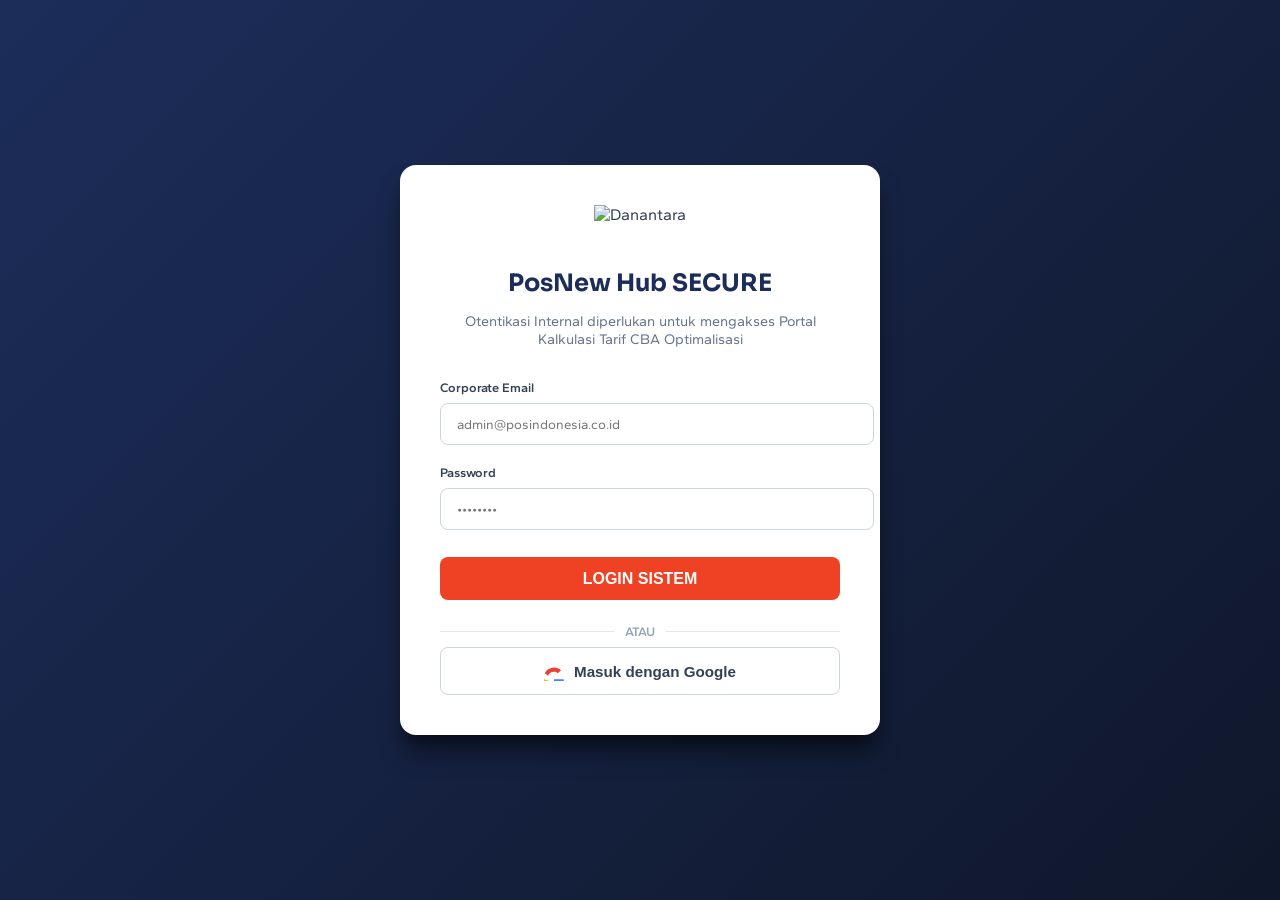
==== commit 04e2e448: "Update index.html" ====
--- a/index.html
+++ b/index.html
@@ -5,7 +5,7 @@
     <meta name="viewport" content="width=device-width, initial-scale=1.0, maximum-scale=1.0, user-scalable=no">
     
     <title>Portal Optimalisasi Tarif Pengiriman PosIND by Ikhsan Radiansyah</title>
-    <meta name="description" content="Portal Kalkulasi dan Optimalisasi Tarif Pengiriman Pos Indonesia (PosIND). Sistem logistik multi-paket B2B dan Ritel untuk efisiensi jalur Udara, Darat, Laut, Sekunder, dan Tersier oleh Ikhsan Radiansyah.">
+    <meta name="description" content="Portal Kalkulasi Tarif CBA Optimalisasi Pengiriman Pos Indonesia (PosIND). Sistem logistik multi-paket B2B dan Ritel untuk efisiensi jalur Udara, Darat, Laut, Sekunder, dan Tersier oleh Ikhsan Radiansyah.">
     
     <!-- Favicon -->
     <link rel="icon" href="data:image/svg+xml,<svg xmlns=%22http://www.w3.org/2000/svg%22 viewBox=%220 0 100 100%22><text y=%22.9em%22 font-size=%2290%22>📦</text></svg>">
@@ -155,7 +155,7 @@
         <div class="login-card">
             <img src="https://upload.wikimedia.org/wikipedia/commons/thumb/4/45/Logo_1_tahun_Danantara.svg/3840px-Logo_1_tahun_Danantara.svg.png" alt="Danantara">
             <h2>PosNew Hub SECURE</h2>
-            <p>Otentikasi Internal diperlukan untuk mengakses Portal Kalkulasi B2B & Ritel.</p>
+            <p>Otentikasi Internal diperlukan untuk mengakses Portal Kalkulasi Tarif CBA Optimalisasi</p>
             
             <form id="loginForm">
                 <div class="input-group">
@@ -190,8 +190,8 @@
     <header id="appHeader" class="bg-white shadow-md py-4 px-4 md:px-8 flex flex-col md:flex-row justify-between items-center mb-6 md:mb-8 gap-4 sticky top-0 z-50" style="display: none;">
         <img src="https://upload.wikimedia.org/wikipedia/commons/thumb/4/45/Logo_1_tahun_Danantara.svg/3840px-Logo_1_tahun_Danantara.svg.png" alt="Danantara" class="h-10 md:h-12 hidden md:block">
         <div class="flex items-center gap-3 flex-1 justify-center">
-            <h1 class="text-xl md:text-2xl font-bold posblue text-center" style="font-family: 'Sora', sans-serif;">Portal Kalkulasi Tarif</h1>
-            <span class="text-[10px] md:text-xs font-bold text-white bg-posblue px-2.5 py-1 rounded-full shadow-sm whitespace-nowrap tracking-wide">v4.1 BYPASS LOGIN</span>
+            <h1 class="text-xl md:text-2xl font-bold posblue text-center" style="font-family: 'Sora', sans-serif;">Portal Kalkulasi Tarif CBA Optimalisasi</h1>
+            <span class="text-[10px] md:text-xs font-bold text-white bg-posblue px-2.5 py-1 rounded-full shadow-sm whitespace-nowrap tracking-wide">v4.2</span>
         </div>
         <div class="flex items-center gap-4">
             <img src="https://www.posindonesia.co.id/_next/image?url=https%3A%2F%2Fadmin-piol.posindonesia.co.id%2Fmedia%2FUntitled%20design%20(7).png&w=750&q=75" alt="PosIND" class="h-8 md:h-10 hidden md:block">
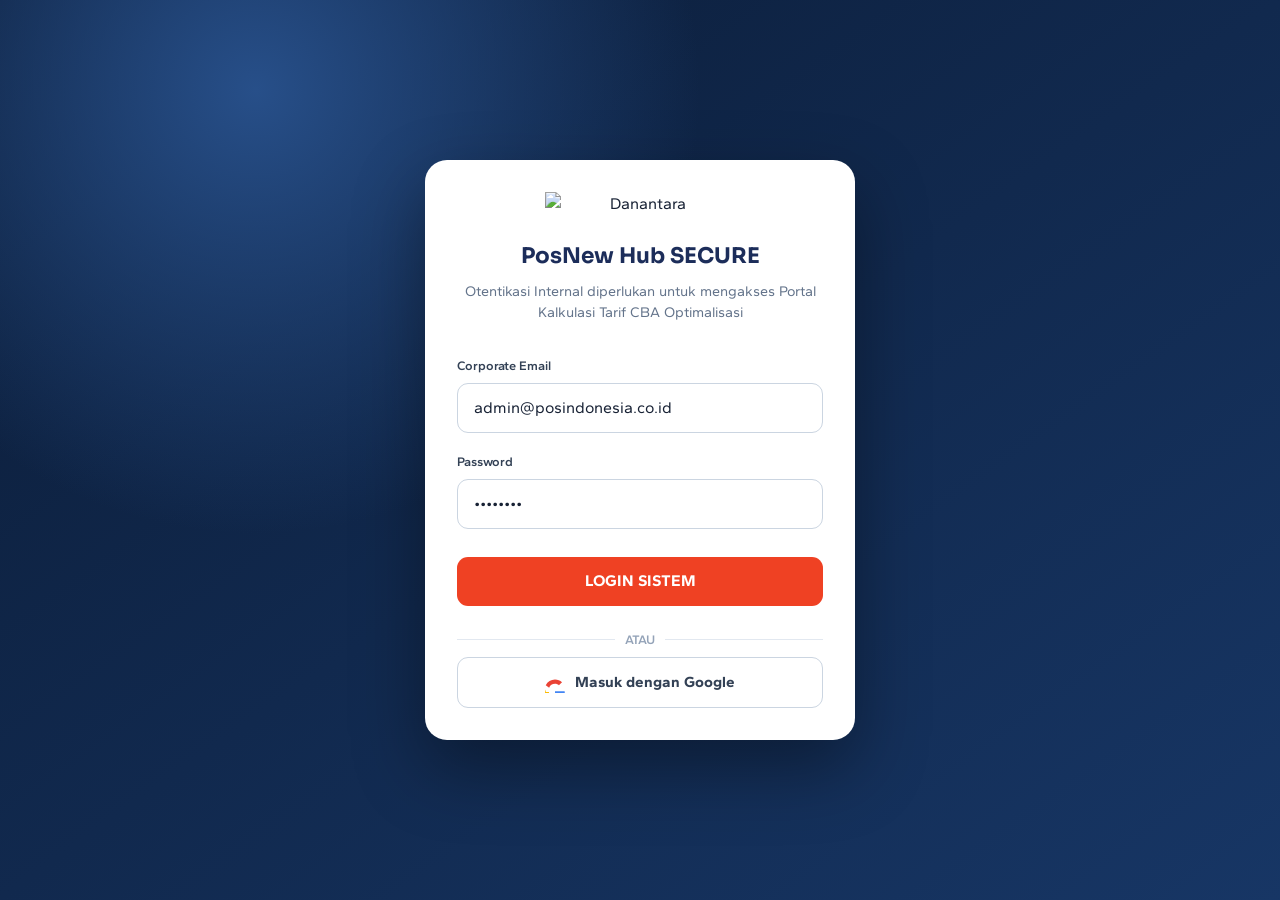
==== commit 3c2be2f2: "push" ====
--- a/index.html
+++ b/index.html
@@ -2,10 +2,10 @@
 <html lang="id">
 <head>
     <meta charset="UTF-8">
-    <meta name="viewport" content="width=device-width, initial-scale=1.0, maximum-scale=1.0, user-scalable=no">
+    <meta name="viewport" content="width=device-width, initial-scale=1.0">
     
-    <title>Portal Optimalisasi Tarif Pengiriman PosIND by Ikhsan Radiansyah</title>
-    <meta name="description" content="Portal Kalkulasi Tarif CBA Optimalisasi Pengiriman Pos Indonesia (PosIND). Sistem logistik multi-paket B2B dan Ritel untuk efisiensi jalur Udara, Darat, Laut, Sekunder, dan Tersier oleh Ikhsan Radiansyah.">
+    <title>Kalkulator Optimalisasi Proyek Logistik | PosNew Hub</title>
+    <meta name="description" content="Kalkulator analisis dan optimalisasi proyek logistik untuk menghitung nilai proyek, pendapatan, biaya, laba, margin, dan nilai per kilogram.">
     
     <!-- Favicon -->
     <link rel="icon" href="data:image/svg+xml,<svg xmlns=%22http://www.w3.org/2000/svg%22 viewBox=%220 0 100 100%22><text y=%22.9em%22 font-size=%2290%22>📦</text></svg>">
@@ -14,7 +14,7 @@
     <script src="https://www.gstatic.com/firebasejs/10.8.1/firebase-app-compat.js"></script>
     <script src="https://www.gstatic.com/firebasejs/10.8.1/firebase-auth-compat.js"></script>
 
-    <script src="https://cdn.tailwindcss.com"></script>
+    <link rel="stylesheet" href="assets/tailwind-local.css">
     <script src="https://cdn.jsdelivr.net/npm/xlsx-js-style@1.2.0/dist/xlsx.bundle.js"></script>
     <script src="https://cdnjs.cloudflare.com/ajax/libs/PapaParse/5.4.1/papaparse.min.js"></script>
     
@@ -146,6 +146,17 @@
         
         #loginError { color: #ef4444; font-size: 0.85rem; font-weight: 600; margin-top: 1rem; display: none; }
     </style>
+
+    <link rel="canonical" href="https://optimize.posnew.com/">
+    <meta name="theme-color" content="#10274d">
+    <meta property="og:type" content="website">
+    <meta property="og:title" content="Kalkulator Optimalisasi Proyek Logistik | PosNew Hub">
+    <meta property="og:description" content="Analisis nilai proyek, biaya, laba, margin, dan nilai proyek per kilogram.">
+    <meta property="og:url" content="https://optimize.posnew.com/">
+    <meta name="twitter:card" content="summary">
+    <link rel="manifest" href="/manifest.webmanifest">
+    <link rel="stylesheet" href="assets/app.css">
+    <script type="application/ld+json">{"@context":"https://schema.org","@type":"SoftwareApplication","name":"PosNew Hub Optimalisasi Proyek Logistik","applicationCategory":"BusinessApplication","operatingSystem":"Web","url":"https://optimize.posnew.com/","description":"Kalkulator dan alat analisis optimalisasi proyek logistik."}</script>
 </head>
 
 <body>
@@ -191,7 +202,7 @@
         <img src="https://upload.wikimedia.org/wikipedia/commons/thumb/4/45/Logo_1_tahun_Danantara.svg/3840px-Logo_1_tahun_Danantara.svg.png" alt="Danantara" class="h-10 md:h-12 hidden md:block">
         <div class="flex items-center gap-3 flex-1 justify-center">
             <h1 class="text-xl md:text-2xl font-bold posblue text-center" style="font-family: 'Sora', sans-serif;">Portal Kalkulasi Tarif CBA Optimalisasi</h1>
-            <span class="text-[10px] md:text-xs font-bold text-white bg-posblue px-2.5 py-1 rounded-full shadow-sm whitespace-nowrap tracking-wide">v4.2</span>
+            <span class="text-[10px] md:text-xs font-bold text-white bg-posblue px-2.5 py-1 rounded-full shadow-sm whitespace-nowrap tracking-wide">v4.3</span>
         </div>
         <div class="flex items-center gap-4">
             <img src="https://www.posindonesia.co.id/_next/image?url=https%3A%2F%2Fadmin-piol.posindonesia.co.id%2Fmedia%2FUntitled%20design%20(7).png&w=750&q=75" alt="PosIND" class="h-8 md:h-10 hidden md:block">
@@ -371,7 +382,6 @@
     </footer>
 
     <script src="https://unpkg.com/lucide@latest"></script>
-    <script src="https://unpkg.com/lucide@latest"></script>
     <script>
         if (typeof lucide !== 'undefined') {
             lucide.createIcons();
@@ -401,7 +411,6 @@
 
         auth.onAuthStateChanged(user => {
             if (user) {
-                // DOMAIN DAN EMAIL YANG DIIZINKAN (WHITELIST)
                 const allowedDomain = "@posindonesia.co.id";
                 const allowedEmails = [
                     "ikhsanradiansyah@gmail.com", 
@@ -409,7 +418,6 @@
                 ];
 
                 if (user.email.endsWith(allowedDomain) || allowedEmails.includes(user.email)) {
-                    // Jika lolos whitelist, buka aplikasi
                     loginOverlay.style.display = 'none';
                     appHeader.style.display = 'flex';
                     appMain.style.display = 'block';
@@ -418,7 +426,6 @@
                     if(Object.keys(matrixUdara).length === 0) initData(); 
 
                 } else {
-                    // Jika email asing mencoba masuk, tolak dan logout paksa
                     auth.signOut().then(() => {
                         loginOverlay.style.display = 'flex';
                         document.getElementById('loginError').innerText = "Akses ditolak! Gunakan email korporat resmi PosIND.";
@@ -426,7 +433,6 @@
                     });
                 }
             } else {
-                // Jika belum login, tampilkan layar login
                 loginOverlay.style.display = 'flex';
                 appHeader.style.display = 'none';
                 appMain.style.display = 'none';
@@ -681,12 +687,18 @@
             if (!prevDest) return "";
             let dest = String(prevDest).toUpperCase().trim();
             
+            let cleanDest = dest;
             if (dest.includes(" - ")) {
-                dest = dest.split(" - ")[1].trim();
-            }
-            
-            if (dest.includes("JAKARTA") && moda === "SEKUNDER") return "TANGERANG";
-            return dest.replace(/[0-9]/g, '').trim(); 
+                cleanDest = dest.split(" - ")[1].trim();
+            } else {
+                cleanDest = dest.replace(/[0-9]/g, '').trim();
+            }
+            
+            if (cleanDest.includes("JAKARTA") && moda === "SEKUNDER") {
+                return "JAKARTA PREMIER";
+            }
+            
+            return cleanDest; 
         }
 
         // =================================================================================
@@ -795,8 +807,11 @@
                 let biaya = parseRupiah(data[i][hBiaya]);
                 if(biaya > 0) {
                     if(!garudaMatrix[originKey]) garudaMatrix[originKey] = { code: originCode, dests: {} };
-                    if(!garudaMatrix[originKey].dests[destKey] || biaya > garudaMatrix[originKey].dests[destKey].biaya) {
-                        garudaMatrix[originKey].dests[destKey] = { biaya: biaya, code: destCode };
+                    if(!garudaMatrix[originKey].dests[destKey]) {
+                        garudaMatrix[originKey].dests[destKey] = { choices: [], code: destCode };
+                    }
+                    if (!garudaMatrix[originKey].dests[destKey].choices.includes(biaya)) {
+                        garudaMatrix[originKey].dests[destKey].choices.push(biaya);
                     }
                 }
             }
@@ -818,7 +833,6 @@
                     if(val.includes("BIAYA ADMIN/ SMU") || val.includes("BIAYA ADMIN/SMU")) hInAdmin = c;
                     if(val.includes("SEWA GUDANG INCOMING")) hInGudang = c;
                     
-                    // PERBAIKAN 1: Deteksi kolom Biaya Lainnya
                     if(val.includes("BIAYA LAINNYA")) hInLainnya = c;
                 }
             }
@@ -828,8 +842,6 @@
                 let bandaraRaw = String(data[i][hBandara]).trim().toUpperCase();
                 if(!bandaraRaw || bandaraRaw === "NAN" || bandaraRaw.length < 3 || bandaraRaw.includes("BANDARA")) continue;
                 
-                // PERBAIKAN 2: Gunakan nama utuh, JANGAN di-split agar "SPP DPS" tidak rusak
-                // Bersihkan embel-embel dalam kurung misal "(Garuda & Citilink)"
                 let bandara = bandaraRaw.replace(/\s*\([^)]*\)/g, '').trim(); 
                 
                 let outFee = hOut > -1 ? parseRupiah(data[i][hOut]) : 0;
@@ -837,7 +849,6 @@
                 let inGudang = hInGudang > -1 ? parseRupiah(data[i][hInGudang]) : 0;
                 let inLainnya = hInLainnya > -1 ? parseRupiah(data[i][hInLainnya]) : 0;
                 
-                // Total seluruh Incoming
                 let inFee = inAdmin + inGudang + inLainnya;
 
                 if(!regionalFees[bandara]) regionalFees[bandara] = { out: 0, in: 0 };
@@ -856,25 +867,31 @@
                 for (let destKey in garudaMatrix[originKey].dests) {
                     let destObj = garudaMatrix[originKey].dests[destKey];
                     let destCode = destObj.code;
-                    let base = destObj.biaya;
-                    
-                    // PERBAIKAN 3: Pemetaan Silang IATA Code Garuda vs Regional PosIND
+                    
                     let originMatch = originCode === "MES" ? "KNO" : originCode;
                     let destMatch = destCode === "MES" ? "KNO" : destCode;
                     
-                    // Tarik Tarif Outgoing (Berdasarkan Origin)
                     let outFee = 0;
                     let outKey = Object.keys(regionalFees).find(k => k === originMatch || k.includes(originMatch));
                     if(!outKey && originMatch === "CGK") outKey = Object.keys(regionalFees).find(k => k.includes("KTSH"));
                     if(outKey) outFee = regionalFees[outKey].out;
                     
-                    // Tarik Tarif Incoming (Berdasarkan Destination)
                     let inFee = 0;
                     let inKey = Object.keys(regionalFees).find(k => k === destMatch || k.includes(destMatch));
                     if(!inKey && destMatch === "CGK") inKey = Object.keys(regionalFees).find(k => k.includes("KTSH"));
                     if(inKey) inFee = regionalFees[inKey].in;
 
-                    matrixUdara[originKey][destKey] = base + outFee + inFee;
+                    // Mengumpulkan semua tarif (Base Garuda + Out + In)
+                    let finalChoices = [];
+                    destObj.choices.forEach(base => {
+                        let total = base + outFee + inFee;
+                        if (!finalChoices.includes(total)) {
+                            finalChoices.push(total);
+                        }
+                    });
+                    
+                    finalChoices.sort((a,b) => a - b);
+                    matrixUdara[originKey][destKey] = finalChoices;
                 }
             }
         }
@@ -1078,8 +1095,9 @@
                 </div>
                 <div class="w-full md:w-1/6 relative mt-2 md:mt-0">
                     <label class="text-[10px] text-gray-500 font-bold uppercase md:hidden block mb-1">Tarif / Kg</label>
-                    <span class="absolute left-3 top-8 md:top-2.5 text-gray-500 font-semibold">Rp</span>
+                    <span class="absolute left-3 top-8 md:top-2.5 text-gray-500 font-semibold z-10">Rp</span>
                     <input type="text" id="rute-tarif-${ruteCount}" class="w-full bg-gray-200 border border-gray-300 p-2.5 pl-10 rounded text-gray-700 font-bold cursor-not-allowed" placeholder="0" readonly data-value="0" oninput="formatRupiahInput(this); this.dataset.value = unformatRupiah(this.value);">
+                    <select id="rute-tarif-select-${ruteCount}" class="hidden w-full bg-yellow-50 border border-yellow-400 p-2.5 pl-10 rounded text-posblue font-bold focus:ring-posorange cursor-pointer shadow-sm" onchange="syncTarifDropdown(${ruteCount})"></select>
                 </div>
                 ${allRows.length > 0 ? `<button onclick="hapusRute(this)" class="w-full md:w-auto mt-2 md:mt-0 text-red-500 border border-red-200 md:border-none rounded py-2 md:py-0 font-bold hover:bg-red-50" title="Hapus">HAPUS</button>` : `<div class="hidden md:block w-4"></div>`}
             `;
@@ -1109,6 +1127,7 @@
 
             let originInput = document.getElementById(`rute-origin-${index}`);
             let tarifInput = document.getElementById(`rute-tarif-${index}`);
+            let tarifSelect = document.getElementById(`rute-tarif-select-${index}`);
             let wrapper = document.getElementById(`rute-dest-wrapper-${index}`);
 
             // === PENANGANAN SEKUNDER SETEMPAT (MANUAL INPUT) ===
@@ -1126,15 +1145,15 @@
                     </div>
                 `;
                 
-                // Buat Tarif jadi bisa di-edit (Un-readonly)
                 tarifInput.removeAttribute('readonly');
-                tarifInput.classList.remove('bg-gray-200', 'cursor-not-allowed');
+                tarifInput.classList.remove('bg-gray-200', 'cursor-not-allowed', 'hidden');
                 tarifInput.classList.add('bg-white', 'focus:ring-posorange');
+                if (tarifSelect) tarifSelect.classList.add('hidden');
+                
                 tarifInput.value = '';
                 tarifInput.dataset.value = 0;
                 tarifInput.placeholder = "Ketik Nominal...";
 
-                // Tetapkan Origin otomatis (atau bebas)
                 if (!isFirstRow && !forcedOrigin) {
                     let prevDestVal = "";
                     if (prevRow.querySelector(`select[id^="rute-dest-"]`)) {
@@ -1147,7 +1166,7 @@
                     originInput.value = forcedOrigin;
                 }
                 
-                return; // STOP di sini, tidak perlu bangun opsi dropdown matrix
+                return; 
             }
 
             // === KEMBALIKAN KE MODE DROPDOWN MATRIKS NORMAL ===
@@ -1164,10 +1183,11 @@
                 });
             }
 
-            // Kunci lagi Tarif Input (Readonly)
             tarifInput.setAttribute('readonly', true);
             tarifInput.classList.add('bg-gray-200', 'cursor-not-allowed');
-            tarifInput.classList.remove('bg-white', 'focus:ring-posorange');
+            tarifInput.classList.remove('bg-white', 'focus:ring-posorange', 'hidden');
+            if (tarifSelect) tarifSelect.classList.add('hidden');
+            
             tarifInput.value = '';
             tarifInput.dataset.value = 0;
             tarifInput.placeholder = "0";
@@ -1212,11 +1232,23 @@
             }
         }
 
+        function syncTarifDropdown(index) {
+            let tarifSelect = document.getElementById(`rute-tarif-select-${index}`);
+            let tarifInput = document.getElementById(`rute-tarif-${index}`);
+            if(!tarifSelect || !tarifInput) return;
+            
+            let val = tarifSelect.value;
+            tarifInput.dataset.value = val;
+            tarifInput.value = formatRupiahUI(val);
+        }
+
         function onChangeDest(index) {
             const moda = document.getElementById(`rute-moda-${index}`).value;
             const origin = document.getElementById(`rute-origin-${index}`).value;
             const dest = document.getElementById(`rute-dest-${index}`).value;
             const tarifInput = document.getElementById(`rute-tarif-${index}`);
+            const tarifSelect = document.getElementById(`rute-tarif-select-${index}`);
+            
             let activeMatrix = moda === "PRIMER UDARA" ? matrixUdara : 
                                moda === "PRIMER DARAT" ? matrixDarat : 
                                moda === "PRIMER LAUT" ? matrixLaut : 
@@ -1224,11 +1256,36 @@
             
             if (dest && activeMatrix[origin] && activeMatrix[origin][dest]) {
                 let trueVal = activeMatrix[origin][dest];
-                tarifInput.value = formatRupiahUI(trueVal); 
-                tarifInput.dataset.value = trueVal;         
+                
+                if (Array.isArray(trueVal)) {
+                    tarifSelect.innerHTML = '';
+                    trueVal.forEach(val => {
+                        tarifSelect.innerHTML += `<option value="${val}">${formatRupiahUI(val)}</option>`;
+                    });
+                    if(trueVal.length > 1) {
+                        tarifSelect.classList.remove('hidden');
+                        tarifInput.classList.add('hidden');
+                        tarifInput.dataset.value = trueVal[0];
+                        tarifInput.value = formatRupiahUI(trueVal[0]);
+                    } else {
+                        tarifSelect.classList.add('hidden');
+                        tarifInput.classList.remove('hidden');
+                        tarifInput.value = formatRupiahUI(trueVal[0]); 
+                        tarifInput.dataset.value = trueVal[0];
+                    }
+                } else {
+                    if(tarifSelect) tarifSelect.classList.add('hidden');
+                    tarifInput.classList.remove('hidden');
+                    tarifInput.value = formatRupiahUI(trueVal); 
+                    tarifInput.dataset.value = trueVal;         
+                }
             } else { 
-                tarifInput.value = ''; 
-                tarifInput.dataset.value = 0; 
+                if(tarifSelect) tarifSelect.classList.add('hidden');
+                if(tarifInput) {
+                    tarifInput.classList.remove('hidden');
+                    tarifInput.value = ''; 
+                    tarifInput.dataset.value = 0; 
+                }
             }
             
             let rowElem = document.getElementById(`rute-row-${index}`);
@@ -1328,8 +1385,6 @@
                         }
                     });
                     let costTersier = globalTersier.tarif * pCW;
-                    
-                    // UPDATE v3.8: Delivery menggunakan flat rate 2875 per kg
                     let delivery = 2875 * pCW;
                     
                     let totalOpt = collecting + processing + costRoutes.reduce((a,b)=>a+b, 0) + costTersier + delivery;
@@ -1422,10 +1477,13 @@
         }
 
         function getColName(n) {
+            let ordA = 'A'.charCodeAt(0);
+            let ordZ = 'Z'.charCodeAt(0);
+            let len = ordZ - ordA + 1;
             let s = "";
             while(n >= 0) {
-                s = String.fromCharCode(n % 26 + 65) + s;
-                n = Math.floor(n / 26) - 1;
+                s = String.fromCharCode(n % len + ordA) + s;
+                n = Math.floor(n / len) - 1;
             }
             return s;
         }
@@ -1505,7 +1563,6 @@
                     let colAct = getColName(iAct), colP = getColName(iP), colL = getColName(iL);
                     let colT = getColName(iT), colVol = getColName(iVol), colCW = getColName(iCW), colBiaya = getColName(iBiaya);
 
-                    // UPDATE v3.8: Pembagi Volumetrik Dinamis pada File Excel
                     let modaValExport = document.querySelector('input[name="modaUtama"]:checked').value;
                     let pmbExport = modaValExport === 'UDARA' ? 6000 : 4000;
                     rowData[iVol] = { t: 'n', f: `${colP}${R}*${colL}${R}*${colT}${R}/${pmbExport}`, z: '0.00', s: getStylePlain() };
@@ -1532,7 +1589,7 @@
                     
                     rowData[iTer] = { t: 'n', f: `$${colCW}${R}*${globalTersier.tarif}`, z: rpFmt, s: getStyleRp() };
                     
-                    // UPDATE v3.8: Delivery flat rate pada File Excel
+                    // Delivery flat rate
                     rowData[iDeliv] = { t: 'n', f: `$${colCW}${R}*2875`, z: rpFmt, s: getStyleRp() };
                     
                     rowData[iOpt] = { t: 'n', f: `SUM(${getColName(iCol)}${R}:${getColName(iDeliv)}${R})`, z: rpFmt, s: getStyleRp() };
@@ -1624,5 +1681,6 @@
             }
         }
     </script>
+    <script src="assets/app-enhancements.js"></script>
 </body>
 </html>
--- a/assets/app.css
+++ b/assets/app.css
@@ -0,0 +1,49 @@
+:root{
+  --navy:#10274d;--navy-2:#183b70;--orange:#ef4b23;--orange-2:#ff7849;
+  --ink:#182235;--muted:#667085;--line:#dfe5ee;--surface:#fff;--soft:#f5f7fb;
+  --positive:#157f4c;--warning:#ad6800;--danger:#c7352c;--radius:18px;
+}
+*{box-sizing:border-box}
+html{scroll-behavior:smooth;background:#eef2f7}
+body{font-family:'Gantari',system-ui,-apple-system,BlinkMacSystemFont,'Segoe UI',sans-serif!important;color:var(--ink)!important;background:linear-gradient(180deg,#eef3f9 0,#f7f9fc 440px)!important}
+button,input,select{font:inherit}
+button{min-height:44px}
+button:focus-visible,input:focus-visible,select:focus-visible,a:focus-visible{outline:3px solid rgba(239,75,35,.28)!important;outline-offset:2px}
+#appHeader{background:rgba(255,255,255,.94)!important;backdrop-filter:blur(16px);border-bottom:1px solid rgba(16,39,77,.08);box-shadow:0 8px 28px rgba(16,39,77,.08)!important;padding:12px clamp(16px,3vw,40px)!important;margin:0 0 22px!important;min-height:74px}
+#appHeader h1{font-size:clamp(1rem,2vw,1.35rem)!important;letter-spacing:-.02em}
+.app-brand-lockup{display:flex;align-items:center;gap:12px;min-width:0}
+.app-brand-mark{width:42px;height:42px;border-radius:13px;background:linear-gradient(145deg,var(--navy),var(--navy-2));display:grid;place-items:center;color:#fff;font-family:'Sora',sans-serif;font-weight:800;box-shadow:0 8px 18px rgba(16,39,77,.24)}
+.app-brand-copy{min-width:0}.app-brand-copy small{display:block;color:var(--muted);font-size:.7rem;font-weight:700;letter-spacing:.08em;text-transform:uppercase}.app-version{background:#edf2f8!important;color:var(--navy)!important;border:1px solid #d7e0ec;box-shadow:none!important}
+.header-actions{display:flex;align-items:center;gap:8px}.header-privacy{font-size:.76rem;color:var(--muted);font-weight:650;display:flex;align-items:center;gap:6px}
+#appMain{max-width:1480px!important;padding:0 clamp(12px,2vw,28px) 64px!important}
+#loadingStatus{border:1px solid #c9daee!important;border-left:4px solid var(--navy)!important;background:#f3f8fe!important;box-shadow:none!important;border-radius:14px!important}
+.app-intro{display:flex;justify-content:space-between;gap:20px;align-items:flex-end;padding:8px 2px 2px}.app-intro h2{font-family:'Sora',sans-serif;font-size:clamp(1.5rem,2.6vw,2.45rem);color:var(--navy);line-height:1.13;letter-spacing:-.04em;margin:0}.app-intro p{max-width:720px;color:var(--muted);margin:8px 0 0;line-height:1.55}.progress-strip{display:flex;gap:6px;flex-wrap:wrap;justify-content:flex-end}.progress-chip{font-size:.72rem;font-weight:750;color:#526176;background:#fff;border:1px solid var(--line);padding:7px 10px;border-radius:999px}.progress-chip strong{color:var(--orange);margin-right:4px}
+.workspace-shell{display:grid;grid-template-columns:minmax(0,1.62fr) minmax(330px,.78fr);gap:22px;align-items:start;margin-top:18px}.workspace-form{min-width:0;display:flex;flex-direction:column;gap:16px}.workspace-summary{min-width:0;position:sticky;top:92px;display:flex;flex-direction:column;gap:14px}
+.workspace-form>section,#hasil-container,.summary-card,.scenario-card{background:#fff!important;border:1px solid rgba(16,39,77,.09)!important;border-top:none!important;border-radius:var(--radius)!important;box-shadow:0 12px 34px rgba(25,45,78,.075)!important;overflow:hidden!important;padding:clamp(16px,2vw,24px)!important}.workspace-form>section{position:relative}.workspace-form>section:before{content:"";position:absolute;inset:0 auto 0 0;width:4px;background:linear-gradient(var(--navy),var(--orange))}.workspace-form h2{font-family:'Sora',sans-serif;font-size:1rem!important;margin-bottom:17px!important}.workspace-form h2>span{width:29px!important;height:29px!important;border-radius:9px!important;font-size:.75rem!important;box-shadow:0 4px 10px rgba(16,39,77,.16)}
+.workspace-form label{color:#344054!important}.workspace-form input:not([type=radio]):not([type=checkbox]),.workspace-form select,.ts-control{min-height:44px;border-radius:11px!important;border-color:#d0d8e4!important;background:#fff}.workspace-form input[readonly]{background:#f1f4f8!important}.workspace-form input:invalid{box-shadow:none}.field-error{border-color:var(--danger)!important;background:#fff7f6!important}.field-error-text{display:block;color:var(--danger);font-size:.72rem;font-weight:700;margin-top:5px}
+#mainPaketTable,#tableHasil{border-collapse:separate;border-spacing:0}#mainPaketTable thead th,#tableHasil thead th{position:sticky;top:0;z-index:2;background:#e9eef5!important;color:#2f3c52!important;border-bottom:1px solid #d7dfeb}#mainPaketTable tbody tr:nth-child(even),#tableHasil tbody tr:nth-child(even){background:#fafbfd}.table-scroll{scrollbar-color:#a9b6c8 transparent;scrollbar-width:thin}
+#ruteContainer .rute-baris{border-radius:14px!important;border-color:#dbe2ec!important;background:#f8fafc!important;box-shadow:none!important}
+.primary-action-bar{display:flex!important;gap:10px;align-items:center;justify-content:space-between!important;margin:0!important;padding:12px 14px;background:rgba(255,255,255,.96);border:1px solid var(--line);border-radius:16px;box-shadow:0 12px 30px rgba(16,39,77,.1);position:sticky;bottom:10px;z-index:30}.primary-action-bar p{font-size:.78rem;color:var(--muted);margin:0}.primary-action-bar #btnHitung{border-radius:12px!important;box-shadow:0 8px 18px rgba(239,75,35,.24)!important;padding:12px 20px!important;font-size:.92rem!important;white-space:nowrap}
+.summary-card{padding:18px!important}.summary-heading{display:flex;align-items:flex-start;justify-content:space-between;gap:12px}.summary-heading h2{font-family:'Sora',sans-serif;color:var(--navy);font-size:1rem;margin:0}.summary-heading p{font-size:.76rem;color:var(--muted);margin:4px 0 0}.status-pill{display:inline-flex;align-items:center;gap:7px;padding:7px 10px;border-radius:999px;font-size:.72rem;font-weight:800;white-space:nowrap}.status-pill:before{content:"";width:8px;height:8px;border-radius:50%;background:currentColor}.status-empty{color:#667085;background:#f0f2f5}.status-good{color:var(--positive);background:#eaf7f0}.status-warn{color:var(--warning);background:#fff5db}.status-bad{color:var(--danger);background:#fff0ee}
+.kpi-grid{display:grid;grid-template-columns:1fr 1fr;gap:10px;margin-top:15px}.kpi{border:1px solid #e2e7ef;border-radius:14px;padding:12px;background:linear-gradient(160deg,#fff,#f8fafc);min-width:0}.kpi.featured{grid-column:1/-1;background:linear-gradient(135deg,var(--navy),#214d89);color:#fff;border:0;padding:15px}.kpi-label{font-size:.67rem;letter-spacing:.06em;text-transform:uppercase;font-weight:800;color:#778397}.kpi.featured .kpi-label{color:#cfdbed}.kpi-value{font-family:'Sora',sans-serif;font-size:clamp(.98rem,1.5vw,1.22rem);font-weight:750;color:var(--navy);margin-top:5px;overflow-wrap:anywhere}.kpi.featured .kpi-value{font-size:1.55rem;color:#fff}.kpi-help{font-size:.67rem;color:#8a94a5;margin-top:3px}.kpi.featured .kpi-help{color:#ccd8e9}
+.insight-list{display:grid;gap:8px;margin:14px 0 0;padding:0;list-style:none}.insight-list li{display:flex;gap:9px;align-items:flex-start;padding:9px 10px;background:#f7f9fc;border-radius:11px;color:#48556a;font-size:.78rem;line-height:1.4}.insight-list li:before{content:"•";font-weight:900;color:var(--orange)}
+.action-grid{display:grid;grid-template-columns:1fr 1fr;gap:8px;margin-top:14px}.action-grid button,.scenario-actions button{border:1px solid #d9e0ea;background:#fff;color:#26364f;border-radius:10px;padding:8px 10px;font-size:.76rem;font-weight:750;transition:.16s}.action-grid button:hover,.scenario-actions button:hover{background:#f3f6fa;border-color:#b9c6d8}.action-grid .action-primary{background:var(--navy);color:#fff;border-color:var(--navy)}.action-grid .action-danger{color:var(--danger)}
+.scenario-card{padding:17px!important}.scenario-card h3,.breakdown-card h3,.comparison-card h3{font-family:'Sora',sans-serif;color:var(--navy);font-size:.9rem;margin:0 0 10px}.scenario-row{display:grid;grid-template-columns:1fr;gap:8px}.scenario-row input,.scenario-row select{width:100%;min-height:40px;border:1px solid #d7dfea;border-radius:10px;padding:8px 10px;font-size:.78rem}.scenario-actions{display:grid;grid-template-columns:repeat(3,1fr);gap:7px;margin-top:8px}.storage-note{font-size:.68rem;color:#7d8796;margin:9px 0 0;line-height:1.4}
+#hasil-container{margin-top:22px!important;margin-bottom:20px!important;padding:0!important}.results-head{padding:20px 22px;border-bottom:1px solid var(--line);display:flex;justify-content:space-between;gap:15px;align-items:center}.results-head h2{font-family:'Sora',sans-serif;color:var(--navy);font-size:1.15rem;margin:0}.results-head p{font-size:.77rem;color:var(--muted);margin:4px 0 0}.results-actions{display:flex;gap:8px;flex-wrap:wrap}.results-actions button{min-height:40px;border-radius:10px;padding:8px 12px;border:1px solid #d7dfeb;background:#fff;color:#25354e;font-size:.76rem;font-weight:800}.results-actions .excel{background:#117a4b;color:#fff;border-color:#117a4b}.results-body{padding:20px 22px}.breakdown-grid{display:grid;grid-template-columns:1.1fr .9fr;gap:16px;margin-bottom:18px}.breakdown-card,.comparison-card{border:1px solid #e0e6ef;border-radius:15px;padding:15px;background:#fafbfd}.breakdown-list{display:grid;gap:7px}.breakdown-line{display:flex;justify-content:space-between;gap:12px;font-size:.78rem;padding-bottom:7px;border-bottom:1px dashed #dfe5ed}.breakdown-line:last-child{border-bottom:0}.breakdown-line span{color:#697589}.breakdown-line strong{color:#243650;text-align:right}.formula-note{font-size:.69rem;line-height:1.45;color:#758092;background:#f0f4f9;padding:9px 10px;border-radius:9px;margin-top:10px}.comparison-output{font-size:.76rem;color:#536178;line-height:1.55}.comparison-output strong{color:var(--navy)}
+.dashboard-footer{height:auto!important;min-height:54px!important;background:#0c1c35!important;border-top:0!important;box-shadow:none!important;padding:12px clamp(16px,3vw,38px)!important}.dashboard-footer a{color:#fff;text-decoration:none}.footer-desc{white-space:normal!important}.footer-creator-badge{padding:5px 10px!important}
+#toastRegion{position:fixed;right:18px;bottom:18px;z-index:10000;display:grid;gap:8px;pointer-events:none}.toast{max-width:360px;background:#152640;color:#fff;border-radius:12px;padding:12px 14px;box-shadow:0 14px 38px rgba(0,0,0,.22);font-size:.8rem;line-height:1.4;animation:toast-in .18s ease}.toast.error{background:#8f2722}.toast.success{background:#126641}@keyframes toast-in{from{opacity:0;transform:translateY(8px)}to{opacity:1;transform:none}}
+#loginOverlay{background:radial-gradient(circle at 20% 10%,#274f89 0,transparent 34%),linear-gradient(145deg,#0b1c37,#173665)!important;padding:18px}.login-card{max-width:430px!important;border-radius:22px!important;padding:32px!important;box-shadow:0 28px 70px rgba(0,0,0,.38)!important}.login-card img{max-width:190px;height:auto!important;max-height:48px;object-fit:contain}.login-card h2{font-size:1.35rem!important}.login-card .input-group input{border-radius:11px!important;min-height:46px}.btn-login,.btn-google{border-radius:11px!important;min-height:46px}
+.hidden-file-input{display:none!important}.print-meta{display:none}
+@media(max-width:1080px){.workspace-shell{grid-template-columns:1fr}.workspace-summary{position:static;display:grid;grid-template-columns:1fr 1fr}.scenario-card{grid-column:1/-1}.app-intro{align-items:flex-start;flex-direction:column}.progress-strip{justify-content:flex-start}}
+@media(max-width:720px){#appHeader{min-height:62px;flex-direction:row!important;gap:8px!important}.app-brand-mark{width:36px;height:36px}.app-brand-copy small,.header-privacy{display:none}#appHeader h1{font-size:.9rem!important;text-align:left!important}.header-actions button{padding:8px 10px!important;font-size:.72rem!important}.workspace-summary{display:flex}.kpi-grid{grid-template-columns:1fr 1fr}.workspace-form>section{padding:15px!important}.primary-action-bar{bottom:6px;flex-direction:column;align-items:stretch}.primary-action-bar p{display:none}.primary-action-bar #btnHitung{width:100%!important}.breakdown-grid{grid-template-columns:1fr}.results-head{align-items:flex-start;flex-direction:column;padding:17px}.results-body{padding:15px}.results-actions{width:100%}.results-actions button{flex:1}.app-intro h2{font-size:1.65rem}.progress-strip{display:none}.dashboard-footer{flex-direction:column;align-items:flex-start!important;gap:6px!important}.footer-desc{display:block!important;margin:0!important;text-align:left!important}.footer-creator-badge{display:none!important}}
+@media(prefers-reduced-motion:reduce){*,*:before,*:after{animation-duration:.01ms!important;animation-iteration-count:1!important;scroll-behavior:auto!important;transition-duration:.01ms!important}}
+@media print{
+ @page{size:A4 portrait;margin:12mm}
+ html,body{background:#fff!important;color:#111!important}#loginOverlay,#appHeader,#loadingStatus,.workspace-form,.scenario-card,.action-grid,.results-actions,.dashboard-footer{display:none!important}#appMain{display:block!important;max-width:none!important;padding:0!important}.app-intro{display:block!important;margin-bottom:10mm}.app-intro .progress-strip{display:none}.workspace-shell{display:block!important;margin:0}.workspace-summary{display:block!important;position:static}.summary-card{box-shadow:none!important;border:1px solid #cfd6df!important;break-inside:avoid}.kpi-grid{grid-template-columns:repeat(3,1fr)}.kpi.featured{grid-column:auto;background:#eef2f6!important;color:#111!important;border:1px solid #cfd6df}.kpi.featured *{color:#111!important}#hasil-container{display:block!important;box-shadow:none!important;border:0!important;margin-top:8mm!important}.results-head{padding:0 0 5mm}.results-body{padding:0}.breakdown-grid{grid-template-columns:1fr 1fr;break-inside:avoid}.comparison-card{display:none}.table-scroll{overflow:visible!important}#tableHasil{font-size:7px!important;width:100%!important}#tableHasil th,#tableHasil td{padding:3px!important;white-space:normal!important}.print-meta{display:block;font-size:9px;color:#555;margin-top:4px}.insight-list{break-inside:avoid}.toast{display:none!important}
+}
+.print-input-card{display:none}
+@media print{
+  .table-scroll{display:none!important}
+  .print-input-card{display:block!important;border:1px solid #dfe5ed;border-radius:15px;padding:15px;background:#fafbfd;break-inside:avoid;margin-top:5mm}
+  .print-input-card h3{font-family:'Sora',sans-serif;color:#10274d;font-size:.9rem;margin:0 0 10px}
+}
